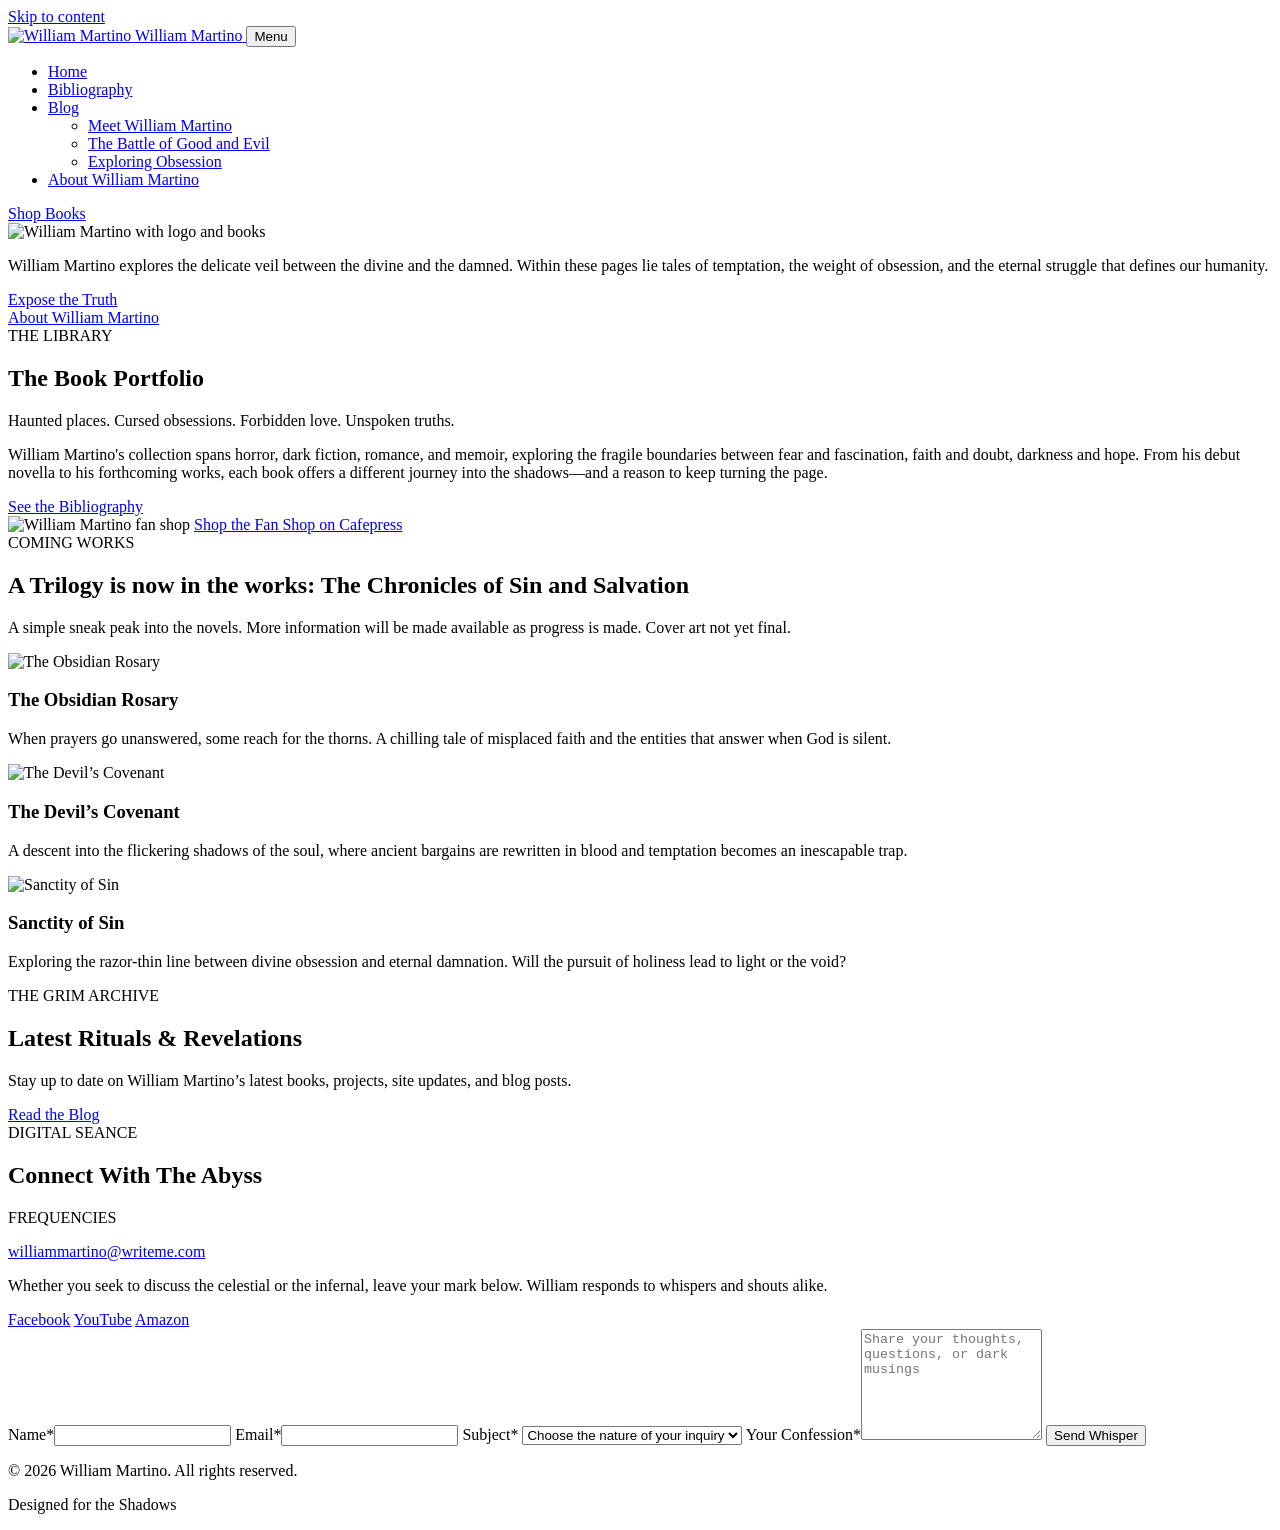
==== index.html @ 6eb97630 "Add files via upload initial build uploads" ====
<!DOCTYPE html>
<html lang="en">
<head>
  <!-- Static site prepared for GitHub + Cloudflare Pages -->
  <meta charset="utf-8">
  <meta name="viewport" content="width=device-width, initial-scale=1">
  <link rel="stylesheet" href="styles/custom.css">
  <meta name="description" content="William Martino — author of horror, dark fiction, romance, and memoir.">
  <title>William Martino | Indie Horror Author</title>
</head>
<body class='wm-page wm-home  wsite-theme-light'>
  <a class="skip-link" href="#main">Skip to content</a>

  <header class="wm-header">
    <div class="wm-shell wm-header-inner">
      <a class="wm-brand" href="index.html" aria-label="William Martino home">
        <img src="images/william-martino-logo.jpg" alt="William Martino">
        <span class="wm-required-title">William Martino</span>
      </a>

      <button class="wm-menu-toggle" type="button" aria-controls="wm-menu" aria-expanded="false">Menu</button>
      <nav id="wm-menu" class="wm-menu" aria-label="Primary navigation"><ul class="wsite-menu-default">
  <li class="wsite-menu-item-wrap"><a class="wsite-menu-item" href="index.html">Home</a></li>
  <li class="wsite-menu-item-wrap"><a class="wsite-menu-item" href="bibliography.html">Bibliography</a></li>
  <li class="wsite-menu-item-wrap">
    <a class="wsite-menu-item" href="blog.html">Blog</a>
    <div class="wsite-menu-wrap">
      <ul class="wsite-menu">
        <li class="wsite-menu-subitem-wrap"><a class="wsite-menu-subitem" href="01-meet-william-martino.html">Meet William Martino</a></li>
        <li class="wsite-menu-subitem-wrap"><a class="wsite-menu-subitem" href="02-the-battle-of-good-and-evil.html">The Battle of Good and Evil</a></li>
        <li class="wsite-menu-subitem-wrap"><a class="wsite-menu-subitem" href="03-exploring-obsession.html">Exploring Obsession</a></li>
      </ul>
    </div>
  </li>
  <li class="wsite-menu-item-wrap"><a class="wsite-menu-item" href="about-william-martino.html">About William Martino</a></li>
</ul></nav>

      <a class="wm-shop-button" href="https://www.amazon.com/stores/William-Martino/author/B0GW3162DM?ref=sr_ntt_srch_lnk_2&qid=1788840681&sr=8-2&shoppingPortalEnabled=true&ccs_id=05f1d7eb-0b42-4247-9d75-697154f0a7e5" target="_blank" rel="noopener">Shop Books</a>
    </div>
  </header>

  <main id="main">
    <section class="wm-hero wm-shell">
      <div class="wm-hero-frame">
        <div class="wm-hero-art">
          <img src="images/home-author-books.png" alt="William Martino with logo and books">
        </div>
        <div class="wm-hero-copy-wrap">
          <span class="wm-dot d1"></span><span class="wm-dot d2"></span><span class="wm-dot d3"></span>
          <span class="wm-dot d4"></span><span class="wm-dot d5"></span><span class="wm-dot d6"></span>
          <div class="wm-hero-copy">
            <p>William Martino explores the delicate veil between the divine and the damned. Within these pages lie tales of temptation, the weight of obsession, and the eternal struggle that defines our humanity.</p>
            <a class="wm-gold-button" href="about-william-martino.html">Expose the Truth<br>About William Martino</a>
          </div>
        </div>
      </div>
    </section>

    <section class="wm-section wm-shell wm-centered">
      <div class="wm-kicker">THE LIBRARY</div>
      <h1>The Book Portfolio</h1>
      <p class="wm-lede">Haunted places. Cursed obsessions. Forbidden love. Unspoken truths.</p>
      <p>William Martino&#x27;s collection spans horror, dark fiction, romance, and memoir, exploring the fragile boundaries between fear and fascination, faith and doubt, darkness and hope. From his debut novella to his forthcoming works, each book offers a different journey into the shadows—and a reason to keep turning the page.</p>
      <a class="wm-outline-button" href="bibliography.html">See the Bibliography</a>
    </section>

    <section class="wm-section wm-shell wm-fan-shop">
      <img src="images/fan-shop-banner.png" alt="William Martino fan shop">
      <a class="wm-gold-button" href="https://www.cafepress.com/shop/WilliamMartino/" target="_blank" rel="noopener">Shop the Fan Shop on Cafepress</a>
    </section>

    <section class="wm-section wm-shell">
      <div class="wm-section-heading">
        <div class="wm-kicker">COMING WORKS</div>
        <h2>A Trilogy is now in the works: The Chronicles of Sin and Salvation</h2>
        <p>A simple sneak peak into the novels. More information will be made available as progress is made. Cover art not yet final.</p>
      </div>
      <div class="wm-trilogy-grid">
        <article class="wm-trilogy-card">
          <img src="images/trilogy-obsidian-rosary.jpg" alt="The Obsidian Rosary">
          <h3>The Obsidian Rosary</h3>
          <p>When prayers go unanswered, some reach for the thorns. A chilling tale of misplaced faith and the entities that answer when God is silent.</p>
        </article>
        <article class="wm-trilogy-card">
          <img src="images/trilogy-devils-covenant.jpg" alt="The Devil’s Covenant">
          <h3>The Devil’s Covenant</h3>
          <p>A descent into the flickering shadows of the soul, where ancient bargains are rewritten in blood and temptation becomes an inescapable trap.</p>
        </article>
        <article class="wm-trilogy-card">
          <img src="images/trilogy-sanctity-of-sin.jpg" alt="Sanctity of Sin">
          <h3>Sanctity of Sin</h3>
          <p>Exploring the razor-thin line between divine obsession and eternal damnation. Will the pursuit of holiness lead to light or the void?</p>
        </article>
      </div>
    </section>

    <section class="wm-section wm-shell wm-archive">
      <div class="wm-kicker">THE GRIM ARCHIVE</div>
      <h2>Latest Rituals &amp; Revelations</h2>
      <p>Stay up to date on William Martino’s latest books, projects, site updates, and blog posts.</p>
      <a class="wm-outline-button" href="blog.html">Read the Blog</a>
    </section>

    <section class="wm-section wm-contact">
      <div class="wm-shell wm-contact-grid">
        <div>
          <div class="wm-kicker">DIGITAL SEANCE</div>
          <h2>Connect With The Abyss</h2>
          <div class="wm-kicker wm-small-kicker">FREQUENCIES</div>
          <p><a href="mailto:williammartino@writeme.com">williammartino@writeme.com</a></p>
          <p>Whether you seek to discuss the celestial or the infernal, leave your mark below. William responds to whispers and shouts alike.</p>
          <div class="wm-socials">
            <a href="https://www.facebook.com/WilliamMartinoWrites" target="_blank" rel="noopener">Facebook</a>
            <a href="https://www.youtube.com/@wmartino24" target="_blank" rel="noopener">YouTube</a>
            <a href="https://www.amazon.com/stores/William-Martino/author/B0GW3162DM?ref=sr_ntt_srch_lnk_2&qid=1788840681&sr=8-2&shoppingPortalEnabled=true&ccs_id=05f1d7eb-0b42-4247-9d75-697154f0a7e5" target="_blank" rel="noopener">Amazon</a>
          </div>
        </div>
        <div class="wm-contact-form-column">
          <div id="wm-native-contact" class="wm-native-contact" aria-label="Editable Weebly contact form area"></div>
          <form id="wm-contact-form" class="wm-contact-form" data-email="williammartino@writeme.com">
            <label>Name*<input name="name" required autocomplete="name"></label>
            <label>Email*<input name="email" type="email" required autocomplete="email"></label>
            <label>Subject*
              <select name="subject" required>
                <option value="">Choose the nature of your inquiry</option>
                <option>Books and writing</option>
                <option>Media or interview</option>
                <option>Events and appearances</option>
                <option>General message</option>
              </select>
            </label>
            <label>Your Confession*<textarea name="message" rows="7" required placeholder="Share your thoughts, questions, or dark musings"></textarea></label>
            <button class="wm-gold-button" type="submit">Send Whisper</button>
            <p id="wm-contact-status" class="wm-contact-status" aria-live="polite"></p>
          </form>
        </div>
      </div>
    </section>
  </main>
<footer class="wm-footer">
    <div class="wm-shell wm-footer-inner">
      <p>© 2026 William Martino. All rights reserved.</p>
      <p>Designed for the Shadows</p>
      
    </div>
  </footer>
  <script src="scripts/custom.js" defer></script>
</body>
</html>
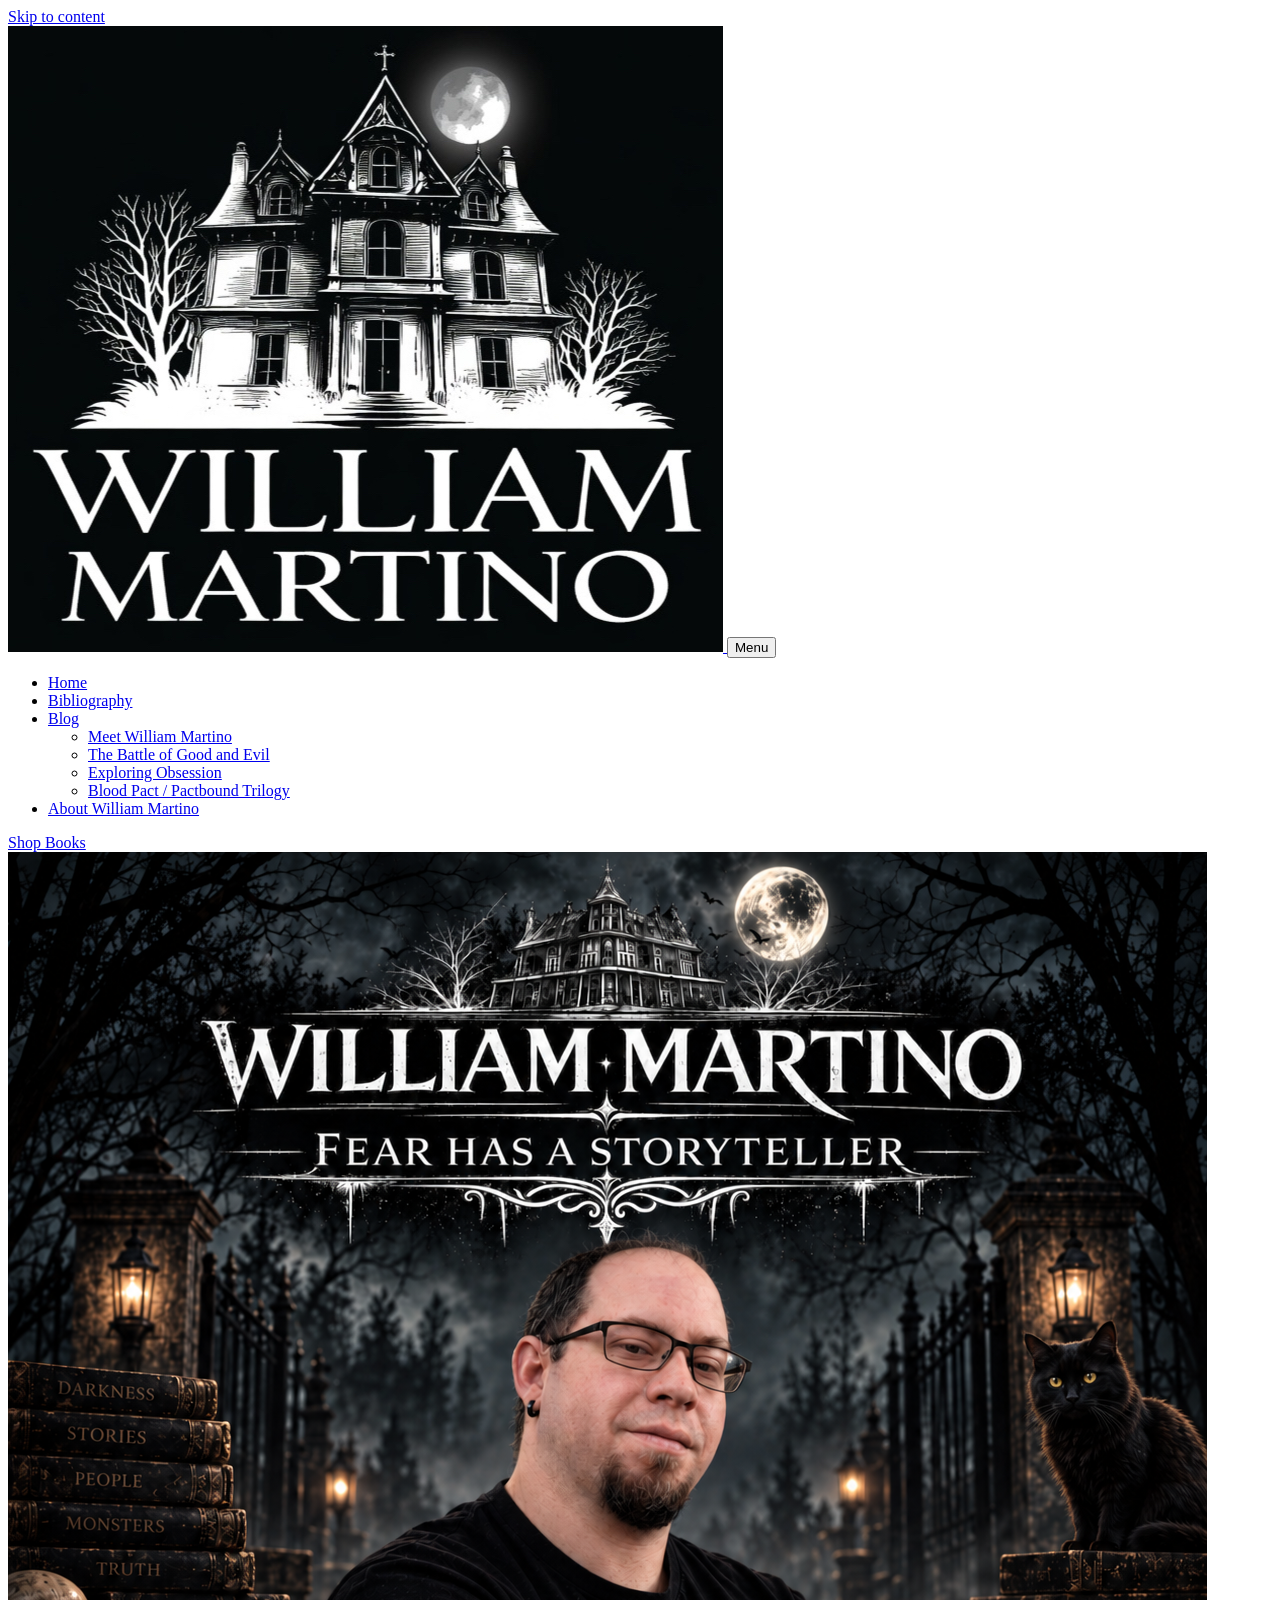
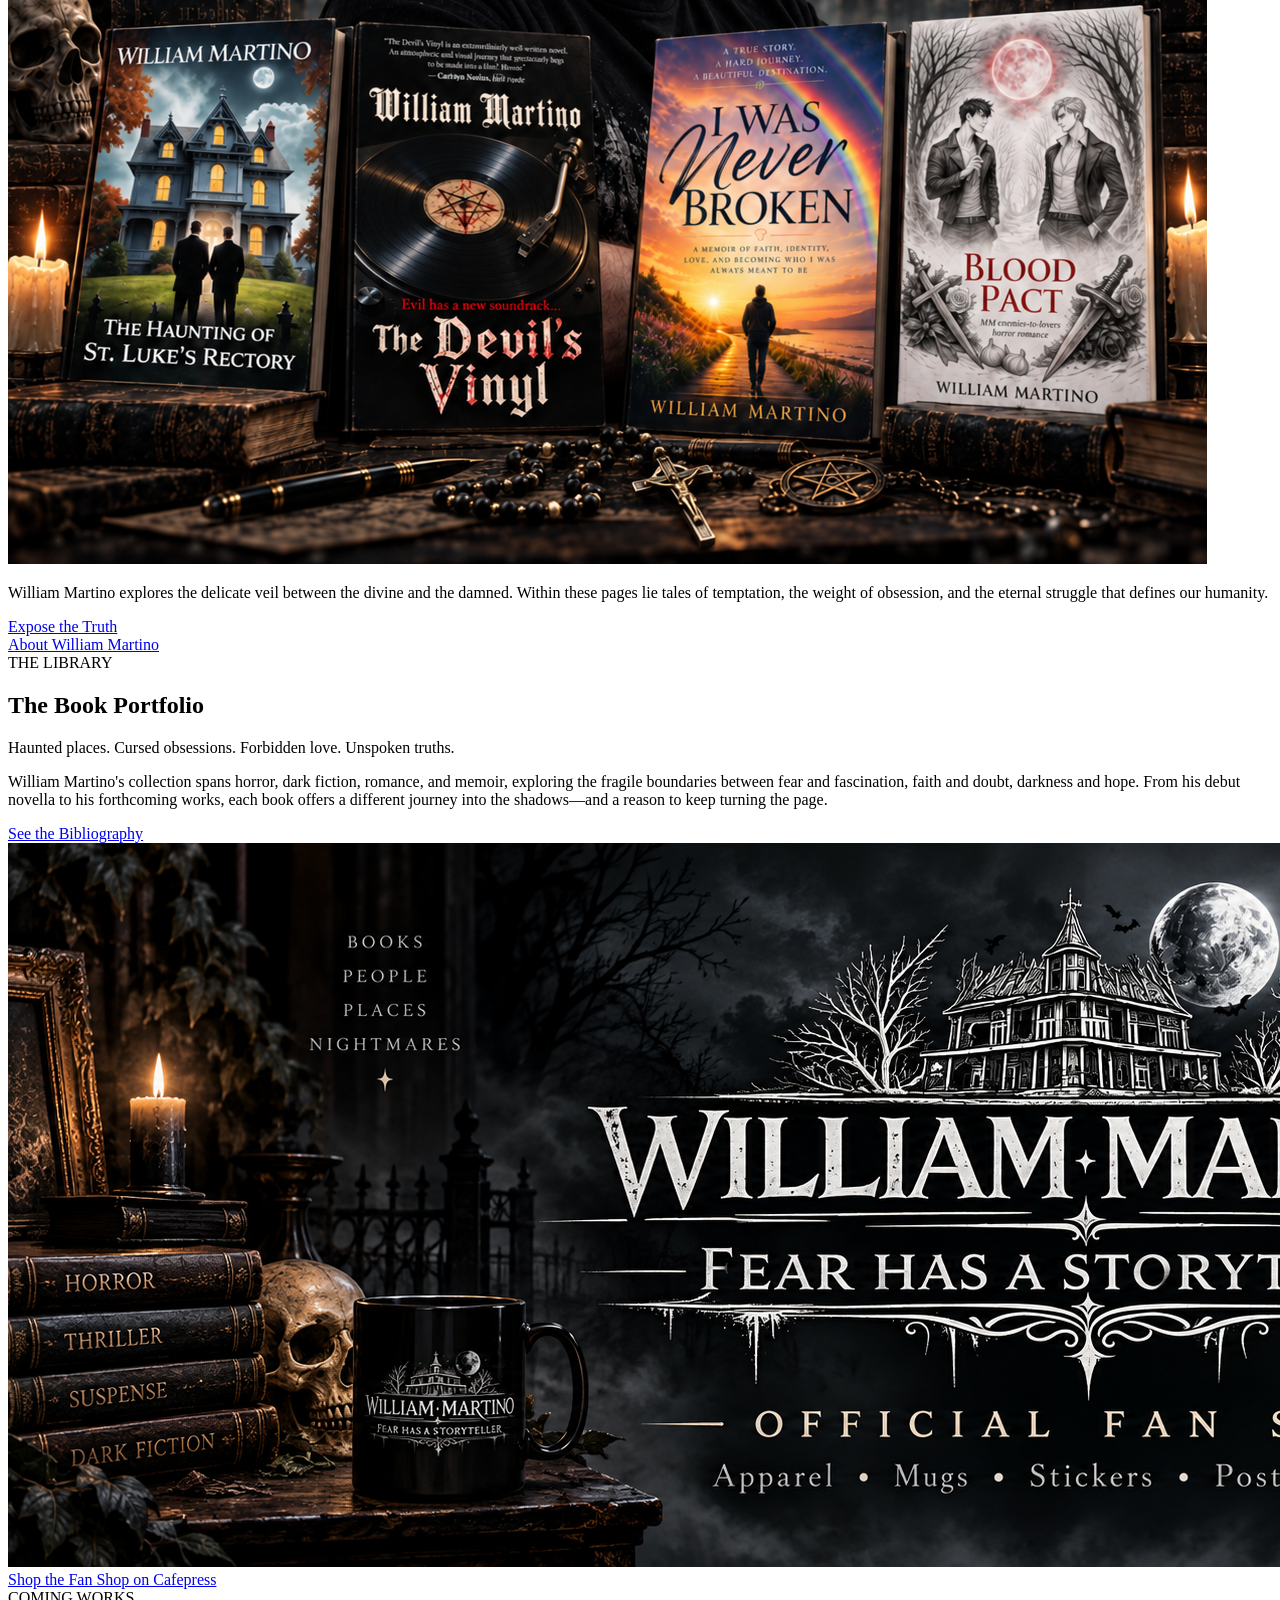
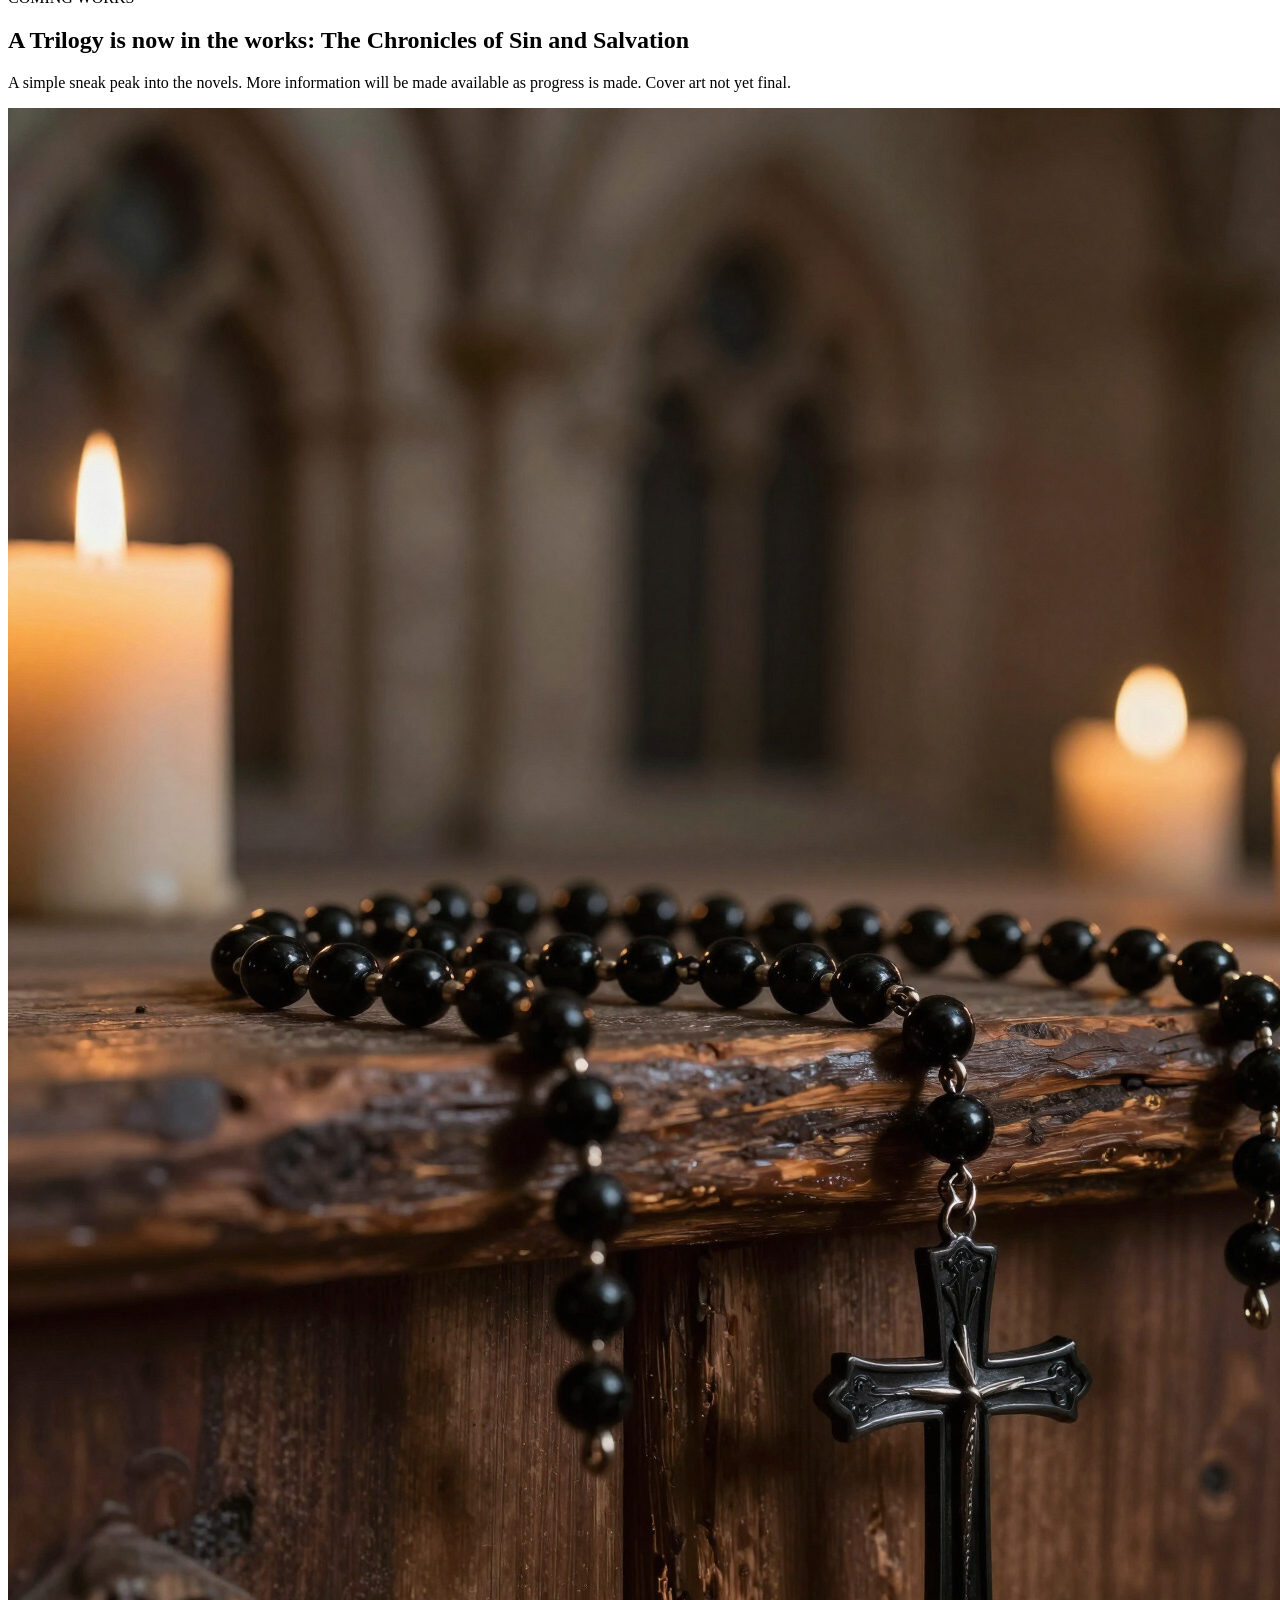
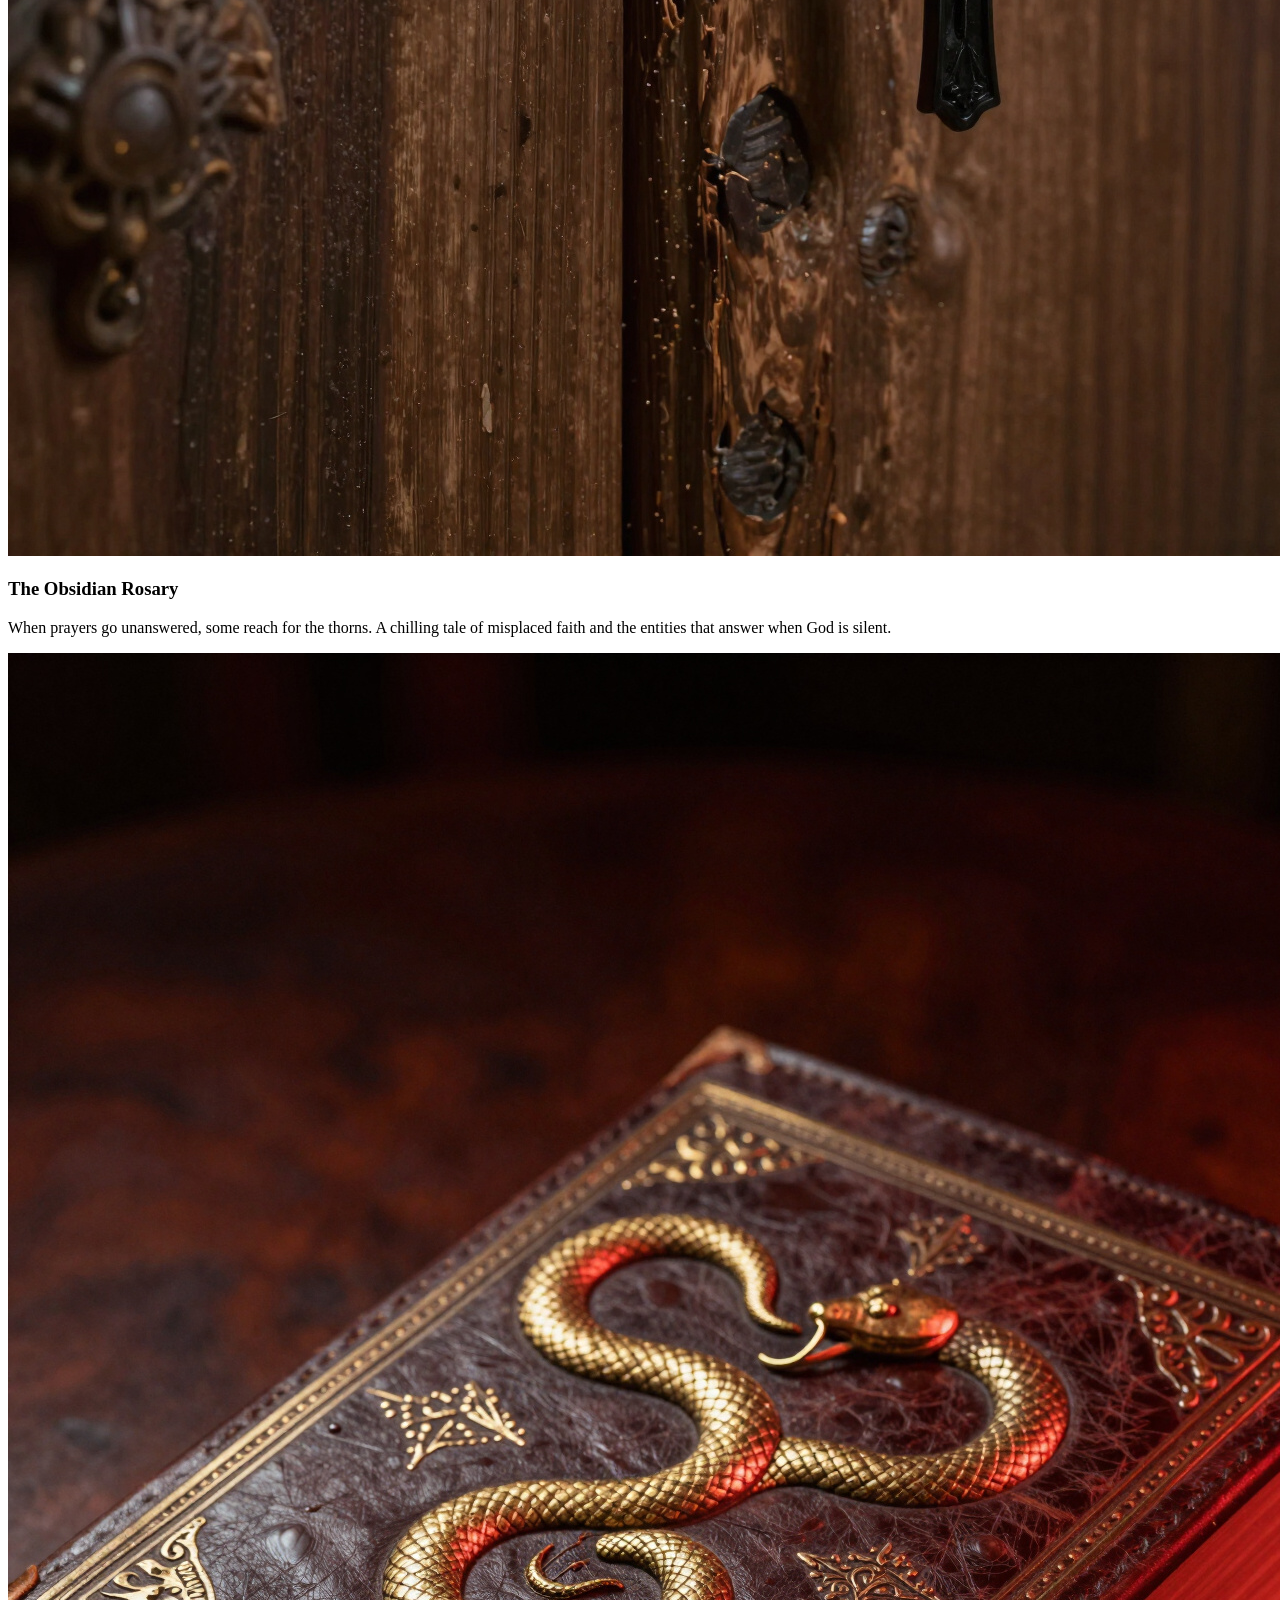
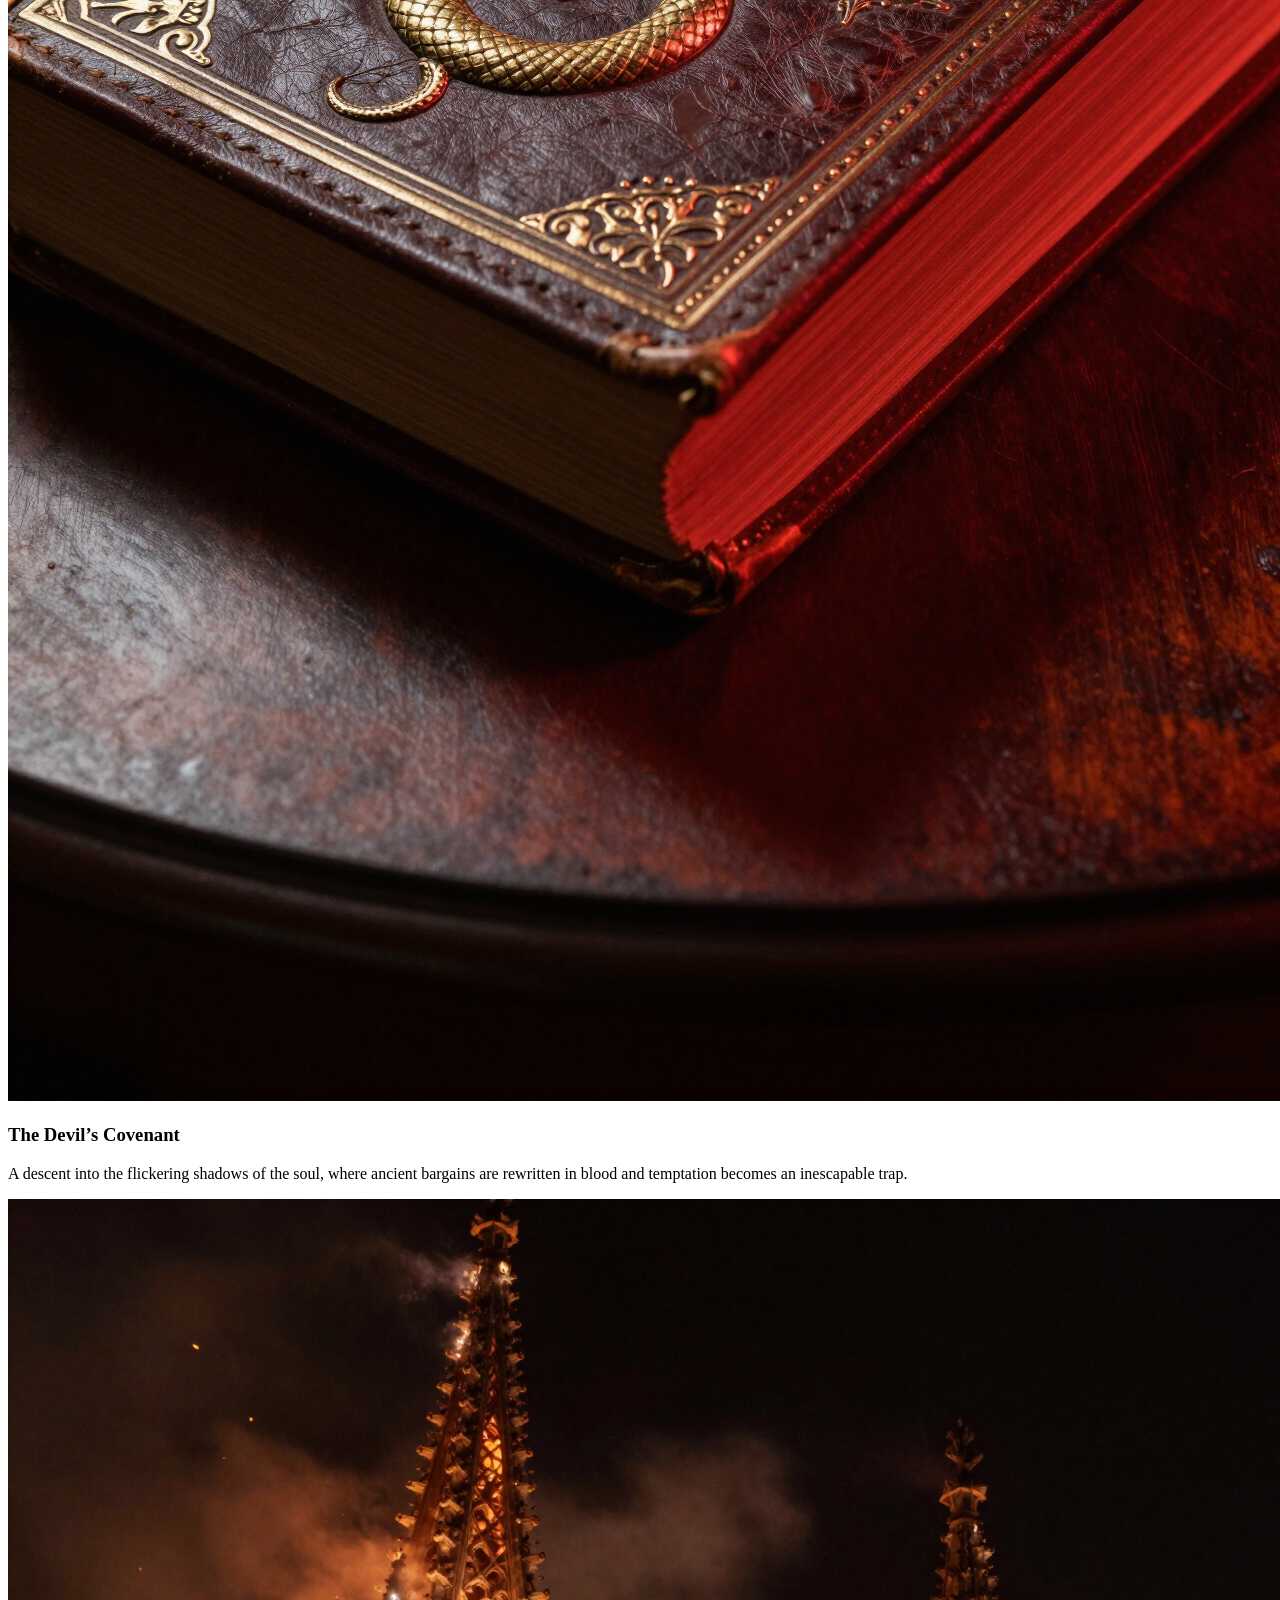
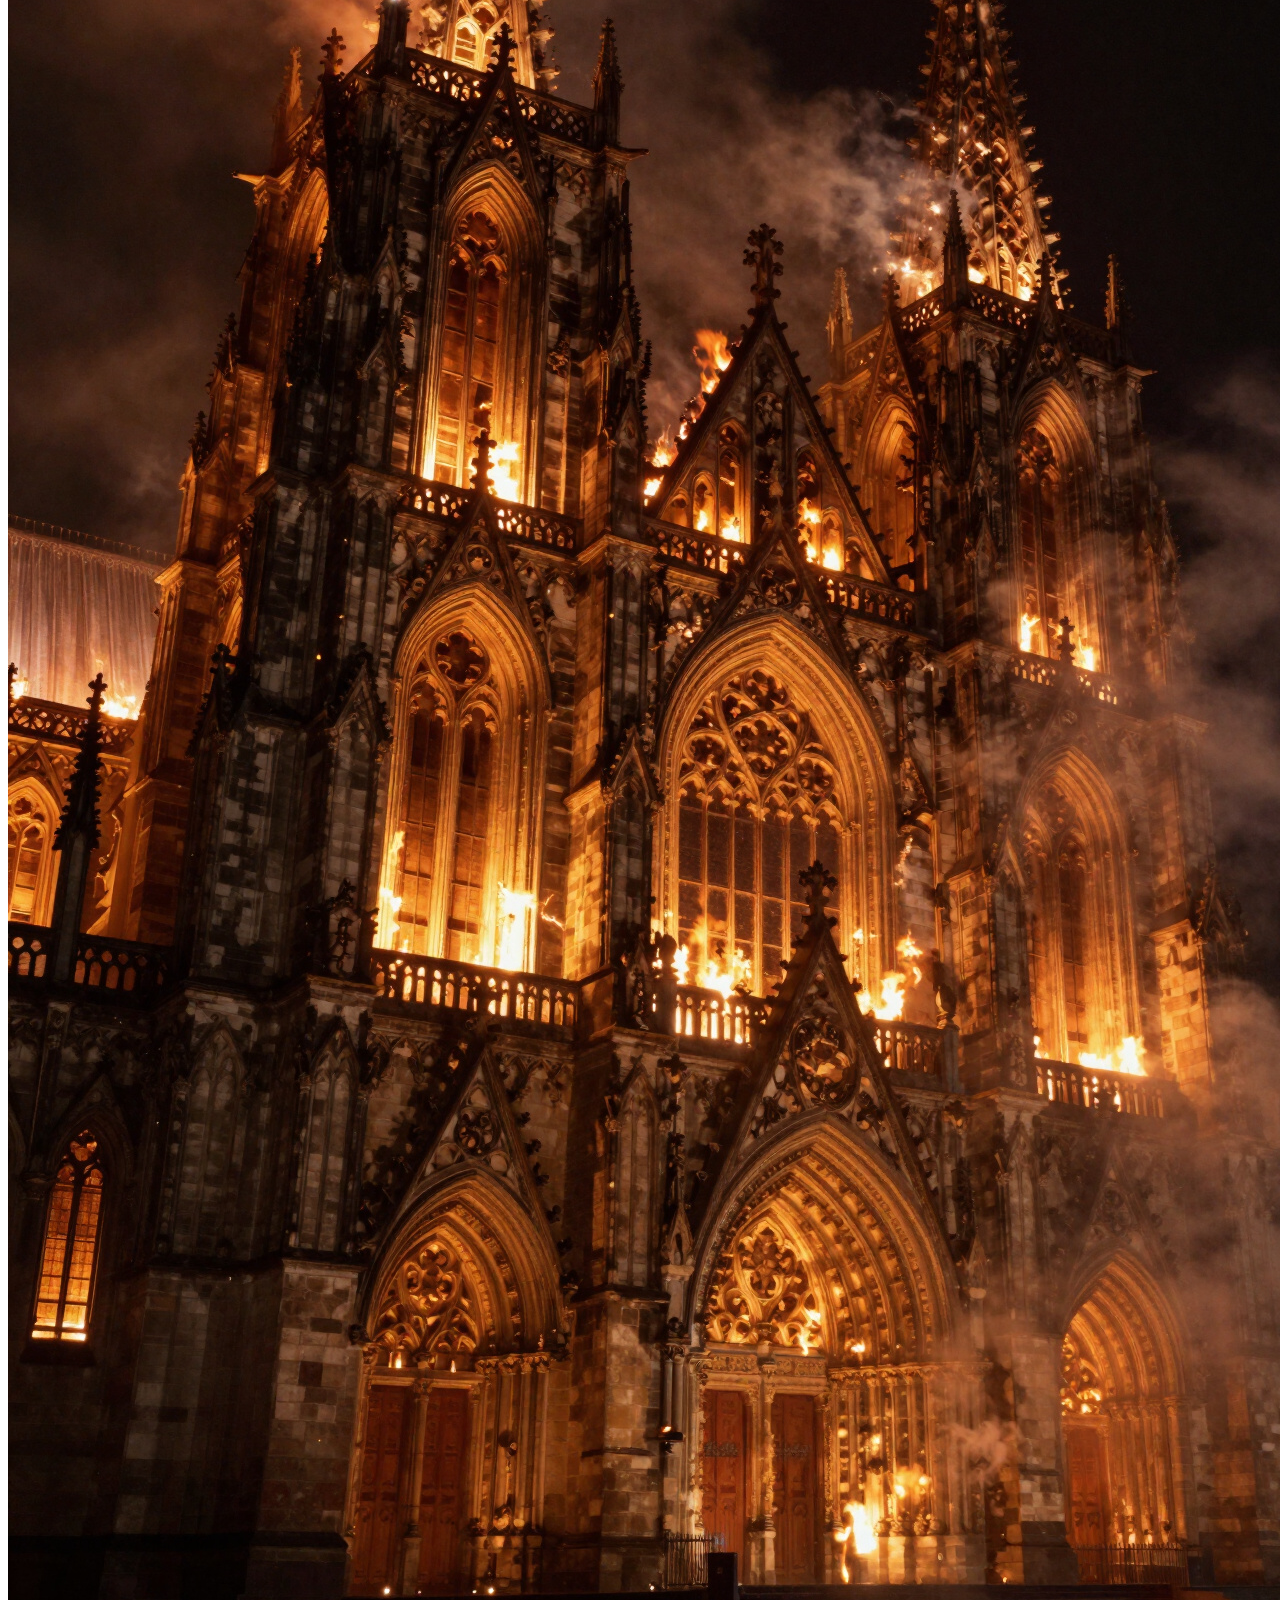
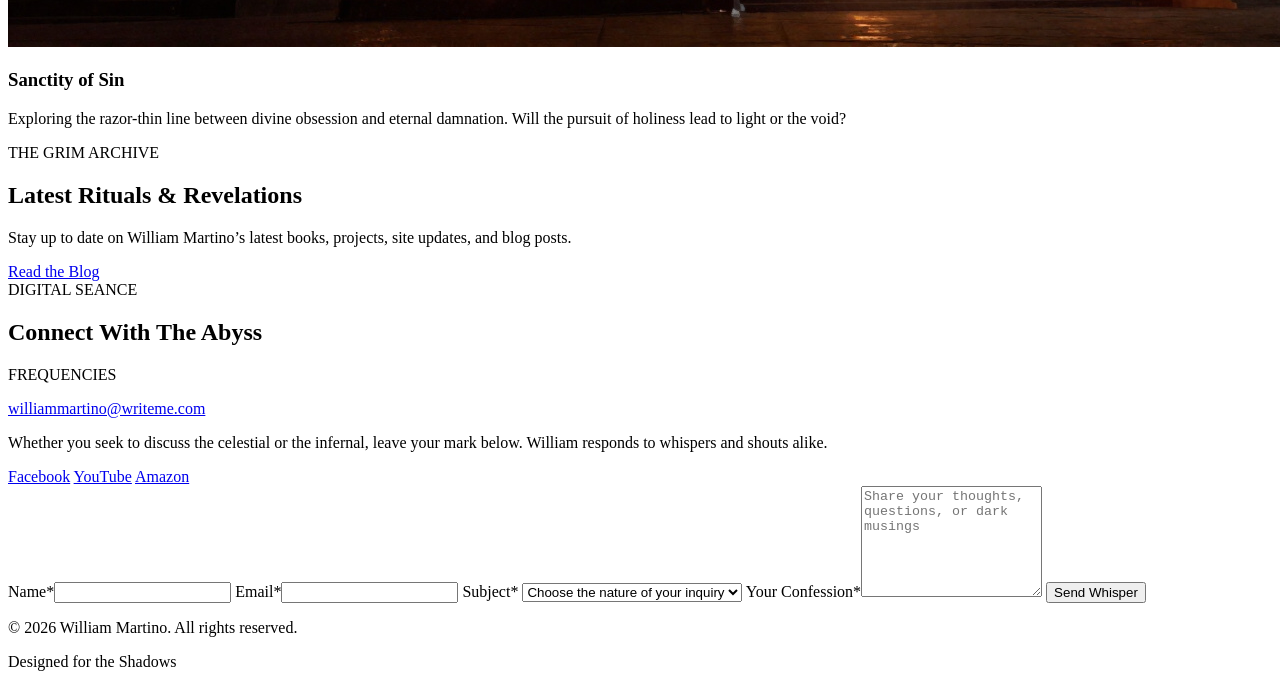
==== commit 9fb79e83: "Add files via upload" ====
--- a/index.html
+++ b/index.html
@@ -1,38 +1,37 @@
 <!DOCTYPE html>
 <html lang="en">
 <head>
-  <!-- Static site prepared for GitHub + Cloudflare Pages -->
   <meta charset="utf-8">
   <meta name="viewport" content="width=device-width, initial-scale=1">
-  <link rel="stylesheet" href="styles/custom.css">
+  <link rel="stylesheet" href="/styles/main.css?v=20260913">
   <meta name="description" content="William Martino — author of horror, dark fiction, romance, and memoir.">
-  <title>William Martino | Indie Horror Author</title>
 </head>
 <body class='wm-page wm-home  wsite-theme-light'>
   <a class="skip-link" href="#main">Skip to content</a>
 
   <header class="wm-header">
     <div class="wm-shell wm-header-inner">
-      <a class="wm-brand" href="index.html" aria-label="William Martino home">
-        <img src="images/william-martino-logo.jpg" alt="William Martino">
-        <span class="wm-required-title">William Martino</span>
+      <a class="wm-brand" href="/" aria-label="William Martino home">
+        <img src="/images/william-martino-logo.jpg" alt="William Martino">
+        <span class="wm-required-title" aria-hidden="true"></span>
       </a>
 
       <button class="wm-menu-toggle" type="button" aria-controls="wm-menu" aria-expanded="false">Menu</button>
-      <nav id="wm-menu" class="wm-menu" aria-label="Primary navigation"><ul class="wsite-menu-default">
-  <li class="wsite-menu-item-wrap"><a class="wsite-menu-item" href="index.html">Home</a></li>
-  <li class="wsite-menu-item-wrap"><a class="wsite-menu-item" href="bibliography.html">Bibliography</a></li>
+      <nav id="wm-menu" class="wm-menu" aria-label="Primary navigation"><ul class="wsite-menu-default wm-menu-fallback">
+  <li class="wsite-menu-item-wrap"><a class="wsite-menu-item" href="/">Home</a></li>
+  <li class="wsite-menu-item-wrap"><a class="wsite-menu-item" href="/bibliography.html">Bibliography</a></li>
   <li class="wsite-menu-item-wrap">
-    <a class="wsite-menu-item" href="blog.html">Blog</a>
+    <a class="wsite-menu-item" href="/blog.html">Blog</a>
     <div class="wsite-menu-wrap">
       <ul class="wsite-menu">
-        <li class="wsite-menu-subitem-wrap"><a class="wsite-menu-subitem" href="01-meet-william-martino.html">Meet William Martino</a></li>
-        <li class="wsite-menu-subitem-wrap"><a class="wsite-menu-subitem" href="02-the-battle-of-good-and-evil.html">The Battle of Good and Evil</a></li>
-        <li class="wsite-menu-subitem-wrap"><a class="wsite-menu-subitem" href="03-exploring-obsession.html">Exploring Obsession</a></li>
+        <li class="wsite-menu-subitem-wrap"><a class="wsite-menu-subitem" href="/01-meet-william-martino.html"><span class="wsite-menu-title">Meet William Martino</span></a></li>
+        <li class="wsite-menu-subitem-wrap"><a class="wsite-menu-subitem" href="/02-the-battle-of-good-and-evil.html"><span class="wsite-menu-title">The Battle of Good and Evil</span></a></li>
+        <li class="wsite-menu-subitem-wrap"><a class="wsite-menu-subitem" href="/03-exploring-obsession.html"><span class="wsite-menu-title">Exploring Obsession</span></a></li>
+        <li class="wsite-menu-subitem-wrap"><a class="wsite-menu-subitem" href="/04-Blood-Pact.html"><span class="wsite-menu-title">Blood Pact / Pactbound Trilogy</span></a></li>
       </ul>
     </div>
   </li>
-  <li class="wsite-menu-item-wrap"><a class="wsite-menu-item" href="about-william-martino.html">About William Martino</a></li>
+  <li class="wsite-menu-item-wrap"><a class="wsite-menu-item" href="/about.html">About William Martino</a></li>
 </ul></nav>
 
       <a class="wm-shop-button" href="https://www.amazon.com/stores/William-Martino/author/B0GW3162DM?ref=sr_ntt_srch_lnk_2&qid=1788840681&sr=8-2&shoppingPortalEnabled=true&ccs_id=05f1d7eb-0b42-4247-9d75-697154f0a7e5" target="_blank" rel="noopener">Shop Books</a>
@@ -43,14 +42,14 @@
     <section class="wm-hero wm-shell">
       <div class="wm-hero-frame">
         <div class="wm-hero-art">
-          <img src="images/home-author-books.png" alt="William Martino with logo and books">
+          <img src="/images/home-author-books.png" alt="William Martino with logo and books">
         </div>
         <div class="wm-hero-copy-wrap">
           <span class="wm-dot d1"></span><span class="wm-dot d2"></span><span class="wm-dot d3"></span>
           <span class="wm-dot d4"></span><span class="wm-dot d5"></span><span class="wm-dot d6"></span>
           <div class="wm-hero-copy">
             <p>William Martino explores the delicate veil between the divine and the damned. Within these pages lie tales of temptation, the weight of obsession, and the eternal struggle that defines our humanity.</p>
-            <a class="wm-gold-button" href="about-william-martino.html">Expose the Truth<br>About William Martino</a>
+            <a class="wm-gold-button" href="/about.html">Expose the Truth<br>About William Martino</a>
           </div>
         </div>
       </div>
@@ -61,11 +60,11 @@
       <h1>The Book Portfolio</h1>
       <p class="wm-lede">Haunted places. Cursed obsessions. Forbidden love. Unspoken truths.</p>
       <p>William Martino&#x27;s collection spans horror, dark fiction, romance, and memoir, exploring the fragile boundaries between fear and fascination, faith and doubt, darkness and hope. From his debut novella to his forthcoming works, each book offers a different journey into the shadows—and a reason to keep turning the page.</p>
-      <a class="wm-outline-button" href="bibliography.html">See the Bibliography</a>
+      <a class="wm-outline-button" href="/bibliography.html">See the Bibliography</a>
     </section>
 
     <section class="wm-section wm-shell wm-fan-shop">
-      <img src="images/fan-shop-banner.png" alt="William Martino fan shop">
+      <img src="/images/fan-shop-banner.png" alt="William Martino fan shop">
       <a class="wm-gold-button" href="https://www.cafepress.com/shop/WilliamMartino/" target="_blank" rel="noopener">Shop the Fan Shop on Cafepress</a>
     </section>
 
@@ -77,17 +76,17 @@
       </div>
       <div class="wm-trilogy-grid">
         <article class="wm-trilogy-card">
-          <img src="images/trilogy-obsidian-rosary.jpg" alt="The Obsidian Rosary">
+          <img src="/images/trilogy-obsidian-rosary.jpg" alt="The Obsidian Rosary">
           <h3>The Obsidian Rosary</h3>
           <p>When prayers go unanswered, some reach for the thorns. A chilling tale of misplaced faith and the entities that answer when God is silent.</p>
         </article>
         <article class="wm-trilogy-card">
-          <img src="images/trilogy-devils-covenant.jpg" alt="The Devil’s Covenant">
+          <img src="/images/trilogy-devils-covenant.jpg" alt="The Devil’s Covenant">
           <h3>The Devil’s Covenant</h3>
           <p>A descent into the flickering shadows of the soul, where ancient bargains are rewritten in blood and temptation becomes an inescapable trap.</p>
         </article>
         <article class="wm-trilogy-card">
-          <img src="images/trilogy-sanctity-of-sin.jpg" alt="Sanctity of Sin">
+          <img src="/images/trilogy-sanctity-of-sin.jpg" alt="Sanctity of Sin">
           <h3>Sanctity of Sin</h3>
           <p>Exploring the razor-thin line between divine obsession and eternal damnation. Will the pursuit of holiness lead to light or the void?</p>
         </article>
@@ -98,7 +97,7 @@
       <div class="wm-kicker">THE GRIM ARCHIVE</div>
       <h2>Latest Rituals &amp; Revelations</h2>
       <p>Stay up to date on William Martino’s latest books, projects, site updates, and blog posts.</p>
-      <a class="wm-outline-button" href="blog.html">Read the Blog</a>
+      <a class="wm-outline-button" href="/blog.html">Read the Blog</a>
     </section>
 
     <section class="wm-section wm-contact">
@@ -137,13 +136,16 @@
       </div>
     </section>
   </main>
-<footer class="wm-footer">
+
+  
+
+  <footer class="wm-footer">
     <div class="wm-shell wm-footer-inner">
       <p>© 2026 William Martino. All rights reserved.</p>
       <p>Designed for the Shadows</p>
       
     </div>
   </footer>
-  <script src="scripts/custom.js" defer></script>
+  <script src="/scripts/site.js?v=20260913" defer></script>
 </body>
 </html>
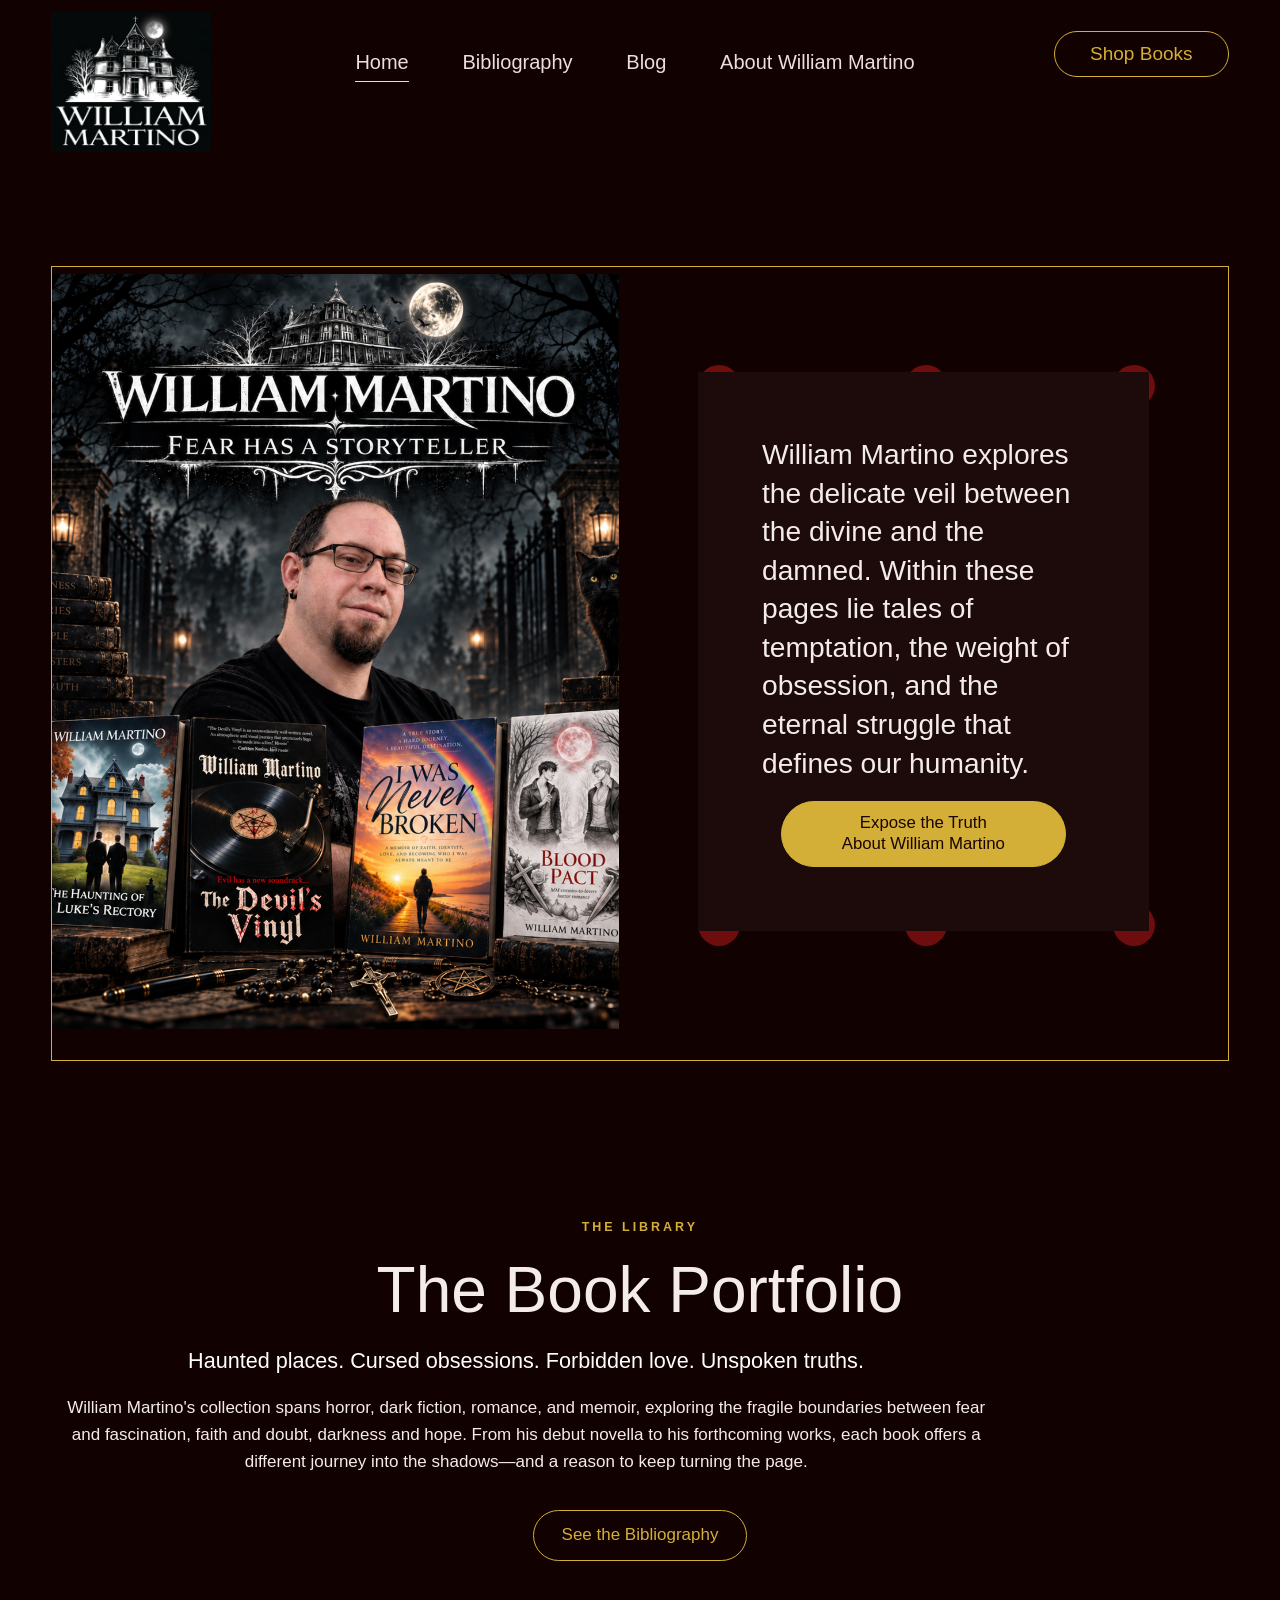
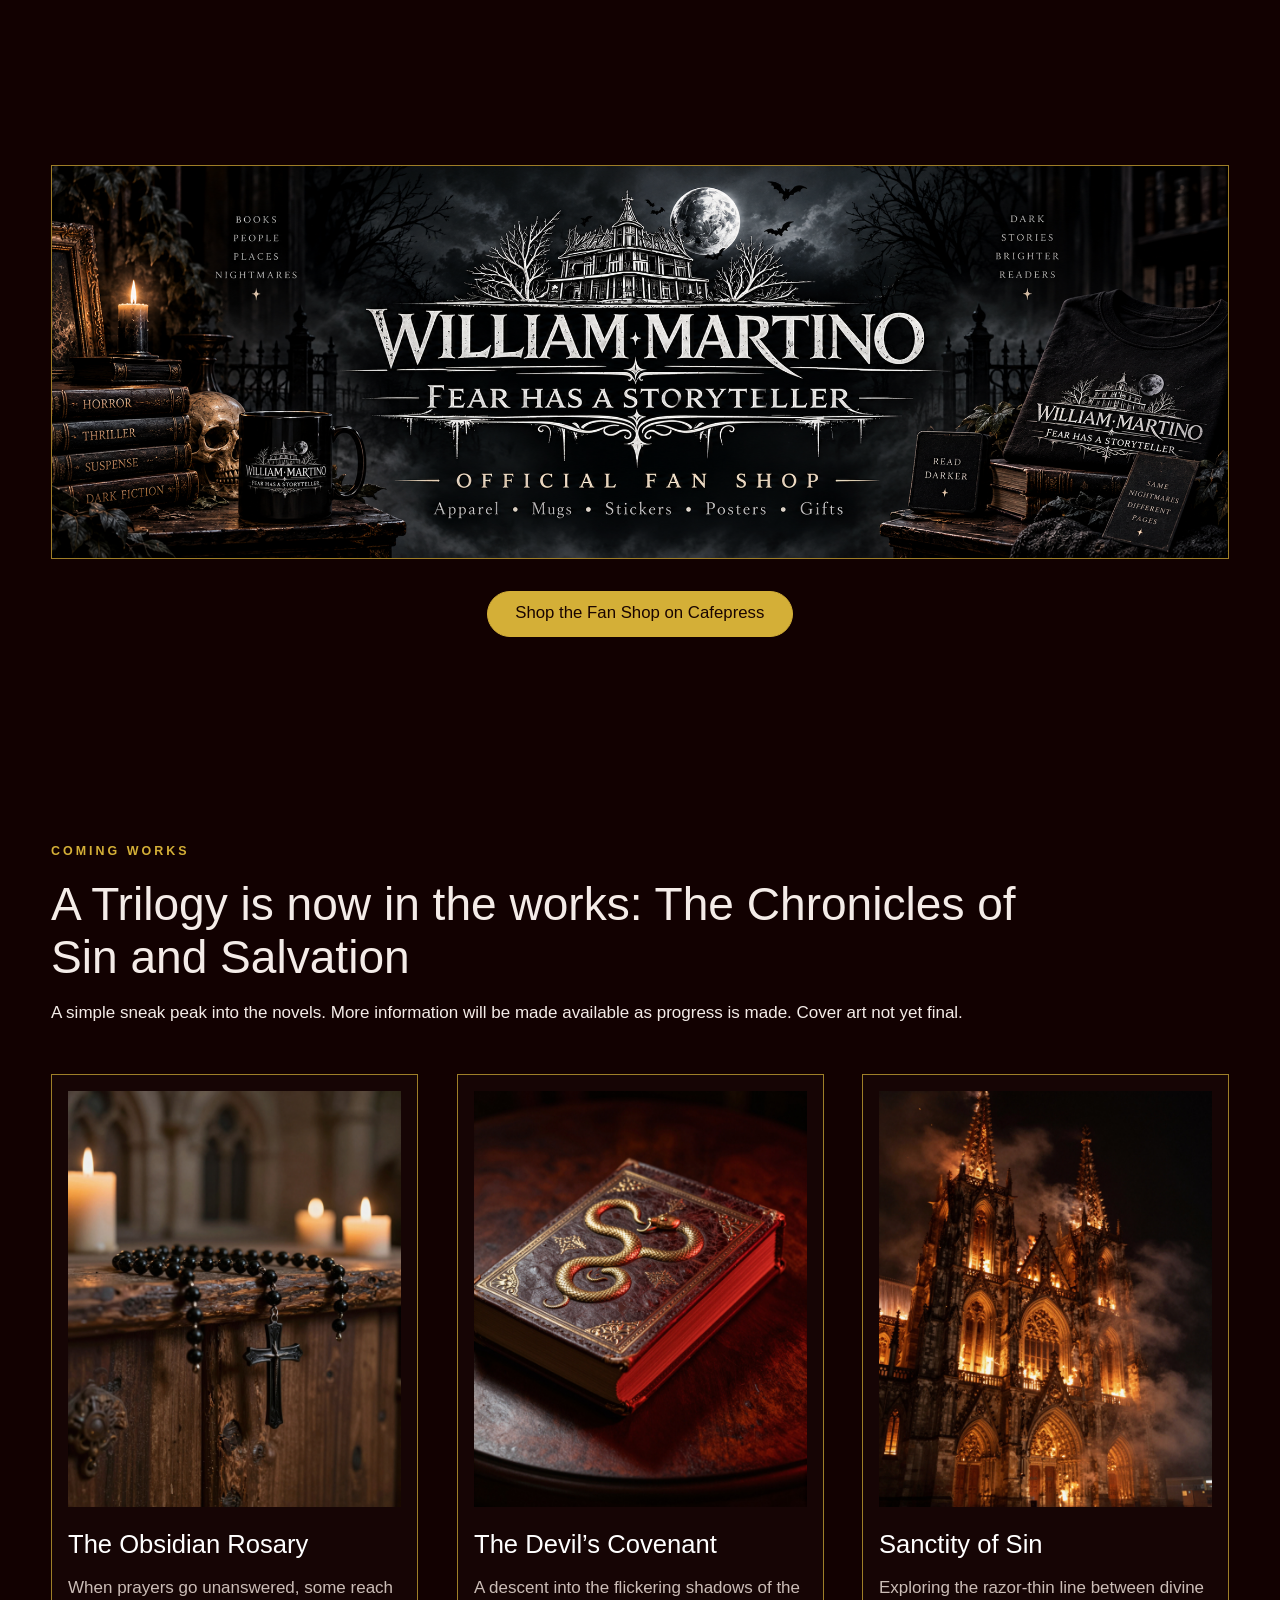
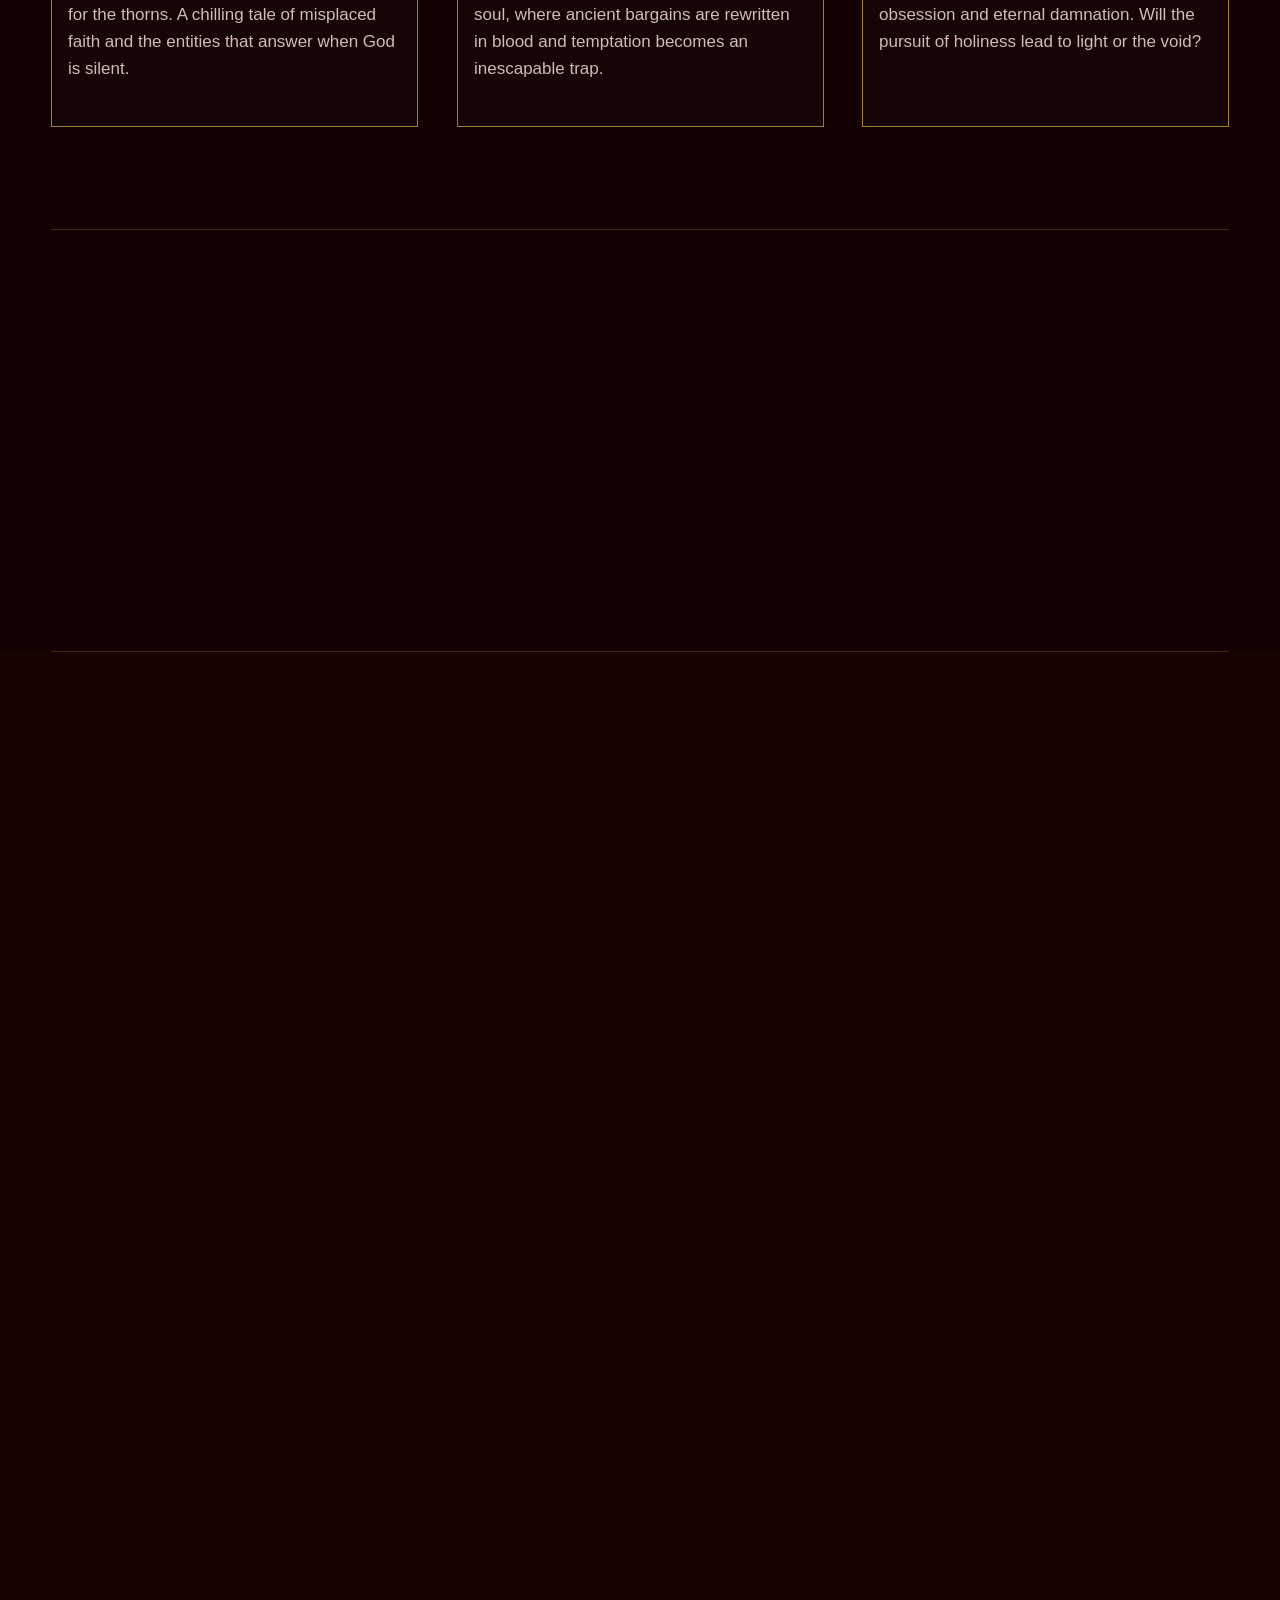
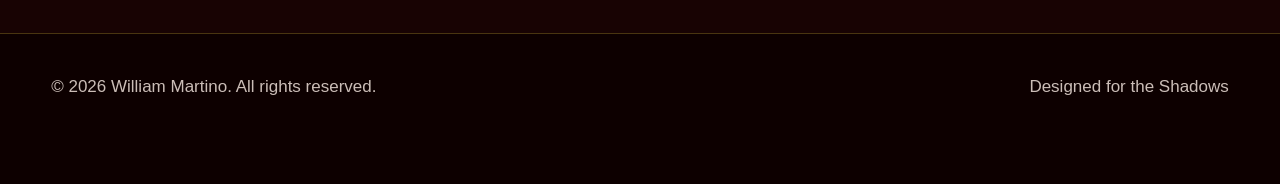
==== commit 194278bd: "Update index.html soemthign borked... revert" ====
--- a/index.html
+++ b/index.html
@@ -1,37 +1,38 @@
 <!DOCTYPE html>
 <html lang="en">
 <head>
+  <!-- Static site prepared for GitHub + Cloudflare Pages -->
   <meta charset="utf-8">
   <meta name="viewport" content="width=device-width, initial-scale=1">
-  <link rel="stylesheet" href="/styles/main.css?v=20260913">
+  <link rel="stylesheet" href="styles/custom.css">
   <meta name="description" content="William Martino — author of horror, dark fiction, romance, and memoir.">
+  <title>William Martino | Indie Horror Author</title>
 </head>
 <body class='wm-page wm-home  wsite-theme-light'>
   <a class="skip-link" href="#main">Skip to content</a>
 
   <header class="wm-header">
     <div class="wm-shell wm-header-inner">
-      <a class="wm-brand" href="/" aria-label="William Martino home">
-        <img src="/images/william-martino-logo.jpg" alt="William Martino">
-        <span class="wm-required-title" aria-hidden="true"></span>
+      <a class="wm-brand" href="index.html" aria-label="William Martino home">
+        <img src="images/william-martino-logo.jpg" alt="William Martino">
+        <span class="wm-required-title">William Martino</span>
       </a>
 
       <button class="wm-menu-toggle" type="button" aria-controls="wm-menu" aria-expanded="false">Menu</button>
-      <nav id="wm-menu" class="wm-menu" aria-label="Primary navigation"><ul class="wsite-menu-default wm-menu-fallback">
-  <li class="wsite-menu-item-wrap"><a class="wsite-menu-item" href="/">Home</a></li>
-  <li class="wsite-menu-item-wrap"><a class="wsite-menu-item" href="/bibliography.html">Bibliography</a></li>
+      <nav id="wm-menu" class="wm-menu" aria-label="Primary navigation"><ul class="wsite-menu-default">
+  <li class="wsite-menu-item-wrap"><a class="wsite-menu-item" href="index.html">Home</a></li>
+  <li class="wsite-menu-item-wrap"><a class="wsite-menu-item" href="bibliography.html">Bibliography</a></li>
   <li class="wsite-menu-item-wrap">
-    <a class="wsite-menu-item" href="/blog.html">Blog</a>
+    <a class="wsite-menu-item" href="blog.html">Blog</a>
     <div class="wsite-menu-wrap">
       <ul class="wsite-menu">
-        <li class="wsite-menu-subitem-wrap"><a class="wsite-menu-subitem" href="/01-meet-william-martino.html"><span class="wsite-menu-title">Meet William Martino</span></a></li>
-        <li class="wsite-menu-subitem-wrap"><a class="wsite-menu-subitem" href="/02-the-battle-of-good-and-evil.html"><span class="wsite-menu-title">The Battle of Good and Evil</span></a></li>
-        <li class="wsite-menu-subitem-wrap"><a class="wsite-menu-subitem" href="/03-exploring-obsession.html"><span class="wsite-menu-title">Exploring Obsession</span></a></li>
-        <li class="wsite-menu-subitem-wrap"><a class="wsite-menu-subitem" href="/04-Blood-Pact.html"><span class="wsite-menu-title">Blood Pact / Pactbound Trilogy</span></a></li>
+        <li class="wsite-menu-subitem-wrap"><a class="wsite-menu-subitem" href="01-meet-william-martino.html">Meet William Martino</a></li>
+        <li class="wsite-menu-subitem-wrap"><a class="wsite-menu-subitem" href="02-the-battle-of-good-and-evil.html">The Battle of Good and Evil</a></li>
+        <li class="wsite-menu-subitem-wrap"><a class="wsite-menu-subitem" href="03-exploring-obsession.html">Exploring Obsession</a></li>
       </ul>
     </div>
   </li>
-  <li class="wsite-menu-item-wrap"><a class="wsite-menu-item" href="/about.html">About William Martino</a></li>
+  <li class="wsite-menu-item-wrap"><a class="wsite-menu-item" href="about-william-martino.html">About William Martino</a></li>
 </ul></nav>
 
       <a class="wm-shop-button" href="https://www.amazon.com/stores/William-Martino/author/B0GW3162DM?ref=sr_ntt_srch_lnk_2&qid=1788840681&sr=8-2&shoppingPortalEnabled=true&ccs_id=05f1d7eb-0b42-4247-9d75-697154f0a7e5" target="_blank" rel="noopener">Shop Books</a>
@@ -42,14 +43,14 @@
     <section class="wm-hero wm-shell">
       <div class="wm-hero-frame">
         <div class="wm-hero-art">
-          <img src="/images/home-author-books.png" alt="William Martino with logo and books">
+          <img src="images/home-author-books.png" alt="William Martino with logo and books">
         </div>
         <div class="wm-hero-copy-wrap">
           <span class="wm-dot d1"></span><span class="wm-dot d2"></span><span class="wm-dot d3"></span>
           <span class="wm-dot d4"></span><span class="wm-dot d5"></span><span class="wm-dot d6"></span>
           <div class="wm-hero-copy">
             <p>William Martino explores the delicate veil between the divine and the damned. Within these pages lie tales of temptation, the weight of obsession, and the eternal struggle that defines our humanity.</p>
-            <a class="wm-gold-button" href="/about.html">Expose the Truth<br>About William Martino</a>
+            <a class="wm-gold-button" href="about-william-martino.html">Expose the Truth<br>About William Martino</a>
           </div>
         </div>
       </div>
@@ -60,11 +61,11 @@
       <h1>The Book Portfolio</h1>
       <p class="wm-lede">Haunted places. Cursed obsessions. Forbidden love. Unspoken truths.</p>
       <p>William Martino&#x27;s collection spans horror, dark fiction, romance, and memoir, exploring the fragile boundaries between fear and fascination, faith and doubt, darkness and hope. From his debut novella to his forthcoming works, each book offers a different journey into the shadows—and a reason to keep turning the page.</p>
-      <a class="wm-outline-button" href="/bibliography.html">See the Bibliography</a>
+      <a class="wm-outline-button" href="bibliography.html">See the Bibliography</a>
     </section>
 
     <section class="wm-section wm-shell wm-fan-shop">
-      <img src="/images/fan-shop-banner.png" alt="William Martino fan shop">
+      <img src="images/fan-shop-banner.png" alt="William Martino fan shop">
       <a class="wm-gold-button" href="https://www.cafepress.com/shop/WilliamMartino/" target="_blank" rel="noopener">Shop the Fan Shop on Cafepress</a>
     </section>
 
@@ -76,17 +77,17 @@
       </div>
       <div class="wm-trilogy-grid">
         <article class="wm-trilogy-card">
-          <img src="/images/trilogy-obsidian-rosary.jpg" alt="The Obsidian Rosary">
+          <img src="images/trilogy-obsidian-rosary.jpg" alt="The Obsidian Rosary">
           <h3>The Obsidian Rosary</h3>
           <p>When prayers go unanswered, some reach for the thorns. A chilling tale of misplaced faith and the entities that answer when God is silent.</p>
         </article>
         <article class="wm-trilogy-card">
-          <img src="/images/trilogy-devils-covenant.jpg" alt="The Devil’s Covenant">
+          <img src="images/trilogy-devils-covenant.jpg" alt="The Devil’s Covenant">
           <h3>The Devil’s Covenant</h3>
           <p>A descent into the flickering shadows of the soul, where ancient bargains are rewritten in blood and temptation becomes an inescapable trap.</p>
         </article>
         <article class="wm-trilogy-card">
-          <img src="/images/trilogy-sanctity-of-sin.jpg" alt="Sanctity of Sin">
+          <img src="images/trilogy-sanctity-of-sin.jpg" alt="Sanctity of Sin">
           <h3>Sanctity of Sin</h3>
           <p>Exploring the razor-thin line between divine obsession and eternal damnation. Will the pursuit of holiness lead to light or the void?</p>
         </article>
@@ -97,7 +98,7 @@
       <div class="wm-kicker">THE GRIM ARCHIVE</div>
       <h2>Latest Rituals &amp; Revelations</h2>
       <p>Stay up to date on William Martino’s latest books, projects, site updates, and blog posts.</p>
-      <a class="wm-outline-button" href="/blog.html">Read the Blog</a>
+      <a class="wm-outline-button" href="blog.html">Read the Blog</a>
     </section>
 
     <section class="wm-section wm-contact">
@@ -136,16 +137,13 @@
       </div>
     </section>
   </main>
-
-  
-
-  <footer class="wm-footer">
+<footer class="wm-footer">
     <div class="wm-shell wm-footer-inner">
       <p>© 2026 William Martino. All rights reserved.</p>
       <p>Designed for the Shadows</p>
       
     </div>
   </footer>
-  <script src="/scripts/site.js?v=20260913" defer></script>
+  <script src="scripts/custom.js" defer></script>
 </body>
-</html>+</html>
--- a/styles/custom.css
+++ b/styles/custom.css
@@ -0,0 +1,962 @@
+/* William Martino / Weebly custom theme */
+:root {
+  --wm-bg: #120101;
+  --wm-panel: #1d0b0b;
+  --wm-panel-2: #250d0d;
+  --wm-text: #f4ece8;
+  --wm-muted: #cbbdb7;
+  --wm-gold: #d4af37;
+  --wm-red: #6e0d0d;
+  --wm-line: rgba(212, 175, 55, .72);
+  --wm-max: 1536px;
+}
+
+* { box-sizing: border-box; }
+html { scroll-behavior: smooth; }
+body.wm-page { margin: 0; background: var(--wm-bg); color: var(--wm-text); font-family: Arial, Helvetica, sans-serif; font-size: 17px; line-height: 1.58; }
+body.wm-page a { color: inherit; }
+body.wm-page img { max-width: 100%; display: block; }
+body.wm-page h1, body.wm-page h2, body.wm-page h3, body.wm-page h4 { font-weight: 400; line-height: 1.15; margin: 0 0 1rem; }
+body.wm-page h1 { font-size: clamp(2.4rem, 5vw, 4.8rem); }
+body.wm-page h2 { font-size: clamp(2rem, 3.6vw, 3.5rem); }
+body.wm-page h3 { font-size: clamp(1.3rem, 2vw, 1.8rem); }
+body.wm-page p { margin: 0 0 1.1rem; }
+.wm-shell { width: min(var(--wm-max), calc(100% - 8vw)); margin-inline: auto; }
+.skip-link { position: fixed; left: 1rem; top: -4rem; z-index: 9999; background: var(--wm-gold); color: #160400 !important; padding: .7rem 1rem; }
+.skip-link:focus { top: 1rem; }
+
+/* Header / Weebly generated menu */
+.wm-header { background: var(--wm-bg); position: relative; z-index: 50; }
+.wm-header-inner { min-height: 184px; display: grid; grid-template-columns: 170px 1fr 180px; align-items: start; gap: 2rem; padding-top: 12px; }
+.wm-brand { width: 160px; text-decoration: none; display: block; }
+.wm-brand img { width: 160px; height: 140px; object-fit: contain; object-position: top left; }
+.wm-required-title { position: absolute !important; inline-size: 1px !important; block-size: 1px !important; overflow: hidden !important; clip: rect(0 0 0 0) !important; white-space: nowrap !important; }
+.wm-menu { align-self: start; padding-top: 31px; }
+.wm-menu .wsite-menu-default, .wm-menu > ul { list-style: none; margin: 0; padding: 0; display: flex; justify-content: center; align-items: center; gap: clamp(2rem, 5vw, 5.4rem); }
+.wm-menu .wsite-menu-default li, .wm-menu > ul li { margin: 0; padding: 0; }
+.wm-menu .wsite-menu-default a, .wm-menu > ul a { text-decoration: none; color: #eadfd9; font-size: 20px; white-space: nowrap; padding: .35rem 0; border-bottom: 1px solid transparent; }
+.wm-menu .wsite-menu-default a:hover, .wm-menu .wsite-menu-default #active > a, .wm-menu > ul a:hover, .wm-menu > ul #active > a { border-color: #eadfd9; }
+.wm-shop-button { margin-top: 19px; justify-self: end; display: inline-flex; justify-content: center; align-items: center; min-width: 175px; height: 46px; padding: 0 1.4rem; border: 1px solid var(--wm-gold); border-radius: 999px; color: var(--wm-gold) !important; text-decoration: none; font-size: 19px; }
+.wm-shop-button:hover { background: var(--wm-gold); color: #170400 !important; }
+.wm-menu-toggle { display: none; }
+
+/* Reusable */
+.wm-section { padding-block: clamp(4rem, 8vw, 8rem); }
+.wm-centered { text-align: center; }
+.wm-centered > p { max-width: 950px; margin-inline: auto; }
+.wm-kicker { color: var(--wm-gold); font-size: .78rem; font-weight: 700; letter-spacing: .24em; text-transform: uppercase; margin-bottom: 1rem; }
+.wm-small-kicker { margin-top: 2.2rem; }
+.wm-lede { font-size: clamp(1.1rem, 2vw, 1.35rem); color: #fff; }
+.wm-section-heading { max-width: 1000px; margin-bottom: 3rem; }
+.wm-gold-button, .wm-outline-button { display: inline-flex; justify-content: center; align-items: center; text-align: center; text-decoration: none; transition: .2s ease; }
+.wm-gold-button { background: var(--wm-gold); color: #1a0500 !important; border: 1px solid var(--wm-gold); border-radius: 999px; padding: .7rem 1.7rem; font-size: 1.05rem; line-height: 1.25; }
+.wm-gold-button:hover { filter: brightness(1.1); transform: translateY(-1px); }
+.wm-outline-button { border: 1px solid var(--wm-gold); color: var(--wm-gold) !important; border-radius: 999px; padding: .7rem 1.7rem; margin-top: 1rem; }
+.wm-outline-button:hover { background: var(--wm-gold); color: #170400 !important; }
+
+/* Home hero */
+.wm-hero { padding-top: 82px; padding-bottom: 55px; }
+.wm-hero-frame { min-height: 795px; border: 1px solid var(--wm-gold); display: grid; grid-template-columns: 48.2% 51.8%; align-items: stretch; padding: 7px 0 31px 0; }
+.wm-hero-art { min-width: 0; display: flex; align-items: flex-start; justify-content: flex-start; }
+.wm-hero-art img { width: 100%; height: 100%; max-height: 757px; object-fit: cover; object-position: center top; }
+.wm-hero-copy-wrap { position: relative; display: grid; place-items: center; min-height: 700px; }
+.wm-hero-copy { width: 74%; background: var(--wm-panel); padding: clamp(2.5rem, 5vw, 5rem); position: relative; z-index: 2; }
+.wm-hero-copy p { font-size: clamp(1.5rem, 2.2vw, 2rem); line-height: 1.37; margin-bottom: 2.4rem; }
+.wm-hero-copy .wm-gold-button { display: flex; width: fit-content; min-width: 285px; margin-inline: auto; font-size: 1.05rem; }
+.wm-dot { width: 42px; height: 42px; border-radius: 50%; background: #6e0d0d; position: absolute; }
+.wm-dot.d1 { top: 12%; left: 13%; } .wm-dot.d2 { top: 12%; left: 47%; } .wm-dot.d3 { top: 12%; right: 12%; }
+.wm-dot.d4 { bottom: 11%; left: 13%; } .wm-dot.d5 { bottom: 11%; left: 47%; } .wm-dot.d6 { bottom: 11%; right: 12%; }
+
+.wm-fan-shop { text-align: center; }
+.wm-fan-shop img { width: 100%; border: 1px solid var(--wm-line); }
+.wm-fan-shop .wm-gold-button { margin-top: 2rem; }
+.wm-trilogy-grid { display: grid; grid-template-columns: repeat(3, 1fr); gap: clamp(1.5rem, 3vw, 3rem); }
+.wm-trilogy-card { border: 1px solid var(--wm-line); background: rgba(255,255,255,.02); padding: 1rem 1rem 1.6rem; }
+.wm-trilogy-card img { aspect-ratio: 4/5; width: 100%; object-fit: cover; margin-bottom: 1.4rem; }
+.wm-trilogy-card h3 { color: #fff; }
+.wm-trilogy-card p { color: var(--wm-muted); }
+.wm-archive { text-align: center; border-top: 1px solid rgba(212,175,55,.25); border-bottom: 1px solid rgba(212,175,55,.25); }
+.wm-archive p { max-width: 760px; margin-inline: auto; }
+
+/* Contact */
+.wm-contact { background: #180303; }
+.wm-contact-grid { display: grid; grid-template-columns: .9fr 1.1fr; gap: clamp(3rem, 8vw, 8rem); }
+.wm-contact a { color: var(--wm-gold) !important; }
+.wm-socials { display: flex; gap: 1rem; flex-wrap: wrap; margin-top: 1.5rem; }
+.wm-contact-form { display: grid; gap: 1.2rem; }
+.wm-contact-form label { display: grid; gap: .45rem; }
+.wm-contact-form input, .wm-contact-form select, .wm-contact-form textarea { width: 100%; background: #100101; border: 1px solid rgba(212,175,55,.55); color: var(--wm-text); padding: .85rem 1rem; font: inherit; border-radius: 0; }
+.wm-contact-form textarea { resize: vertical; }
+.wm-contact-form .wm-gold-button { justify-self: start; cursor: pointer; }
+
+/* Bibliography */
+.wm-page-banner { padding-top: 65px; padding-bottom: 35px; }
+.wm-page-banner img { width: 100%; max-height: 500px; object-fit: cover; border: 1px solid var(--wm-line); }
+.wm-books { padding-top: 3rem; }
+.wm-book { display: grid; grid-template-columns: minmax(260px, 34%) 1fr; gap: clamp(2.5rem, 6vw, 6rem); align-items: start; padding-block: clamp(3rem, 6vw, 6rem); border-top: 1px solid rgba(212,175,55,.32); }
+.wm-book:first-child { border-top: 0; }
+.wm-book-reverse { grid-template-columns: 1fr minmax(260px,34%); }
+.wm-book-reverse .wm-book-cover { order: 2; }
+.wm-book-cover img { width: 100%; max-height: 680px; object-fit: contain; background: #080000; }
+.wm-book-copy h2 { color: var(--wm-gold); font-size: clamp(1.8rem, 3vw, 3rem); }
+.wm-book-copy p { color: #eee4df; }
+.wm-book-copy .wm-gold-button { margin-top: 1rem; }
+
+/* Blog */
+.wm-blog-list { display: grid; gap: 3rem; }
+.wm-blog-card { border: 1px solid rgba(212,175,55,.45); background: var(--wm-panel); display: grid; grid-template-columns: 36% 1fr; min-height: 340px; }
+.wm-blog-image img { width: 100%; height: 100%; object-fit: cover; }
+.wm-blog-copy { padding: clamp(2rem, 4vw, 4rem); }
+.wm-blog-copy h2 { font-size: clamp(1.7rem, 3vw, 2.8rem); }
+.wm-blog-copy h2 a { text-decoration: none; }
+.wm-blog-copy h2 a:hover { color: var(--wm-gold); }
+.wm-blog-meta { color: var(--wm-muted); font-size: .9rem; }
+
+/* About */
+.wm-about-intro { padding-top: 70px; text-align: center; }
+.wm-about-images { display: grid; grid-template-columns: 1fr 1.15fr; gap: 1rem; border: 1px solid var(--wm-line); padding: 8px; margin-bottom: 3rem; }
+.wm-about-images img { width: 100%; height: 500px; object-fit: cover; }
+.wm-prose { max-width: 1150px; }
+.wm-prose p { font-size: 1.08rem; }
+.wm-motto { background: var(--wm-panel); border-block: 1px solid rgba(212,175,55,.35); }
+.wm-motto blockquote { margin: 1.5rem auto 0; max-width: 1000px; font-family: Georgia, 'Times New Roman', serif; font-size: clamp(1.5rem, 3vw, 2.5rem); line-height: 1.4; color: var(--wm-gold); }
+.wm-faqs { max-width: 1200px; }
+.wm-faqs h3 { color: var(--wm-gold); }
+.wm-faq { border-top: 1px solid rgba(212,175,55,.35); padding: 0; }
+.wm-faq:last-child { border-bottom: 1px solid rgba(212,175,55,.35); }
+.wm-faq summary { cursor: pointer; list-style: none; padding: 1.5rem 3rem 1.5rem 0; position: relative; font-size: 1.15rem; }
+.wm-faq summary::-webkit-details-marker { display:none; }
+.wm-faq summary::after { content: '+'; position: absolute; right: .4rem; top: 1.15rem; color: var(--wm-gold); font-size: 1.7rem; }
+.wm-faq[open] summary::after { content: '–'; }
+.wm-faq-answer { padding: 0 0 1.5rem; color: #e9ded9; }
+
+/* Blog posts */
+.wm-post-shell { max-width: 1080px; }
+.wm-back-link { color: var(--wm-gold) !important; text-decoration: none; display: inline-block; margin-bottom: 2rem; }
+.wm-post-content { background: var(--wm-panel); border: 1px solid rgba(212,175,55,.38); padding: clamp(1.5rem, 5vw, 4rem); }
+.wm-post-content h1 { font-size: clamp(2.2rem, 5vw, 4rem); }
+.wm-post-content h2 { color: var(--wm-gold); font-size: clamp(1.6rem, 3vw, 2.5rem); margin-top: 2.4rem; }
+.wm-post-content h3 { margin-top: 1.8rem; }
+.wm-post-content img { width: 100%; margin: 2rem 0; }
+.wm-post-content ul, .wm-post-content ol { padding-left: 1.5rem; }
+
+
+/* Weebly child-page blog transfer fixes */
+.wm-blog-intro { color: var(--wm-muted); max-width: 760px; margin: 0 auto; }
+.wm-import-post > p { margin-bottom: 1.25rem; }
+.wm-import-post figure { margin: 2rem 0; }
+.wm-import-post figcaption { color: var(--wm-muted); font-size: .9rem; margin-top: .6rem; }
+.wm-import-post ul, .wm-import-post ol { margin: 1rem 0 1.5rem; padding-left: 1.6rem; }
+.wm-import-post ul { list-style: disc; }
+.wm-import-post ol { list-style: decimal; }
+.wm-import-post li { margin-bottom: .6rem; }
+.wm-import-post strong { color: #fff; }
+.wm-post-content .wm-blog-meta { margin-bottom: 2.2rem; }
+
+/* Footer */
+.wm-editor-content:empty { display:none; }
+.wm-footer { border-top: 1px solid rgba(212,175,55,.3); background: #0d0000; }
+.wm-footer-inner { min-height: 150px; padding-block: 2.5rem; display: grid; grid-template-columns: 1fr 1fr; gap: 1rem; align-items: start; color: var(--wm-muted); }
+.wm-footer-inner p:nth-child(2) { text-align: right; }
+.wm-weebly-footer { display: none !important; }
+
+/* Hide the injected Weebly promotional footer if the platform adds it after render. */
+#weebly-footer-signup-container-v3 { display: none !important; visibility: hidden !important; height: 0 !important; overflow: hidden !important; }
+
+/* Weebly editor cleanup */
+.wsite-content-title, .paragraph { color: inherit; }
+.wm-page .wsite-button { border-radius: 999px; }
+
+@media (max-width: 1000px) {
+  .wm-shell { width: min(100% - 40px, var(--wm-max)); }
+  .wm-header-inner { grid-template-columns: 120px 1fr auto; min-height: 130px; align-items: center; padding-top: 0; }
+  .wm-brand, .wm-brand img { width: 115px; height: 105px; }
+  .wm-menu-toggle { display: inline-flex; justify-self: end; background: transparent; color: var(--wm-gold); border: 1px solid var(--wm-gold); padding: .6rem 1rem; }
+  .wm-menu { display: none; position: absolute; top: 118px; left: 20px; right: 20px; background: #1b0606; border: 1px solid rgba(212,175,55,.5); padding: 1.25rem; box-shadow: 0 20px 40px rgba(0,0,0,.35); }
+  .wm-menu.is-open { display:block; }
+  .wm-menu .wsite-menu-default, .wm-menu > ul { display: grid; gap: 0; justify-content: stretch; }
+  .wm-menu .wsite-menu-default a, .wm-menu > ul a { display:block; padding: .8rem .4rem; }
+  .wm-shop-button { margin: 0; min-width: 140px; height: 40px; }
+  .wm-hero { padding-top: 35px; }
+  .wm-hero-frame { grid-template-columns: 1fr; padding: 8px; }
+  .wm-hero-art img { max-height: none; }
+  .wm-hero-copy-wrap { min-height: 520px; }
+  .wm-hero-copy { width: 82%; }
+  .wm-trilogy-grid { grid-template-columns: 1fr; }
+  .wm-contact-grid { grid-template-columns: 1fr; }
+  .wm-book, .wm-book-reverse { grid-template-columns: 1fr; }
+  .wm-book-reverse .wm-book-cover { order: 0; }
+  .wm-book-cover img { max-height: 600px; }
+  .wm-blog-card { grid-template-columns: 1fr; }
+  .wm-blog-image img { aspect-ratio: 16/9; }
+  .wm-about-images { grid-template-columns: 1fr; }
+  .wm-about-images img { height: auto; }
+}
+
+@media (max-width: 650px) {
+  body.wm-page { font-size: 16px; }
+  .wm-header-inner { grid-template-columns: 90px 1fr; gap: 1rem; }
+  .wm-brand, .wm-brand img { width: 90px; height: 85px; }
+  .wm-menu-toggle { grid-column: 2; grid-row: 1; }
+  .wm-shop-button { grid-column: 1 / -1; justify-self: stretch; width: 100%; margin-bottom: 1rem; }
+  .wm-header-inner { min-height: 150px; }
+  .wm-menu { top: 100px; }
+  .wm-hero-frame { min-height: 0; }
+  .wm-hero-copy-wrap { min-height: 460px; }
+  .wm-hero-copy { width: 86%; padding: 2rem 1.5rem; }
+  .wm-hero-copy p { font-size: 1.25rem; }
+  .wm-dot { width: 28px; height: 28px; }
+  .wm-dot.d1, .wm-dot.d4 { left: 5%; } .wm-dot.d3, .wm-dot.d6 { right: 5%; }
+  .wm-footer-inner { grid-template-columns: 1fr; }
+  .wm-footer-inner p:nth-child(2) { text-align: left; }
+  .wm-weebly-footer { display: none !important; }
+}
+
+/* --------------------------------------------------------------------------
+   v4 hardening: generated Weebly navigation, promotional footer, native form,
+   and Wix-like scroll-in motion.
+   -------------------------------------------------------------------------- */
+
+/* Weebly's generated navigation can inherit display/float rules from platform
+   CSS. Force every TOP-LEVEL page item back into our flex navigation. */
+.wm-menu > .wsite-menu-default {
+  display: flex !important;
+  visibility: visible !important;
+  opacity: 1 !important;
+  overflow: visible !important;
+  flex-wrap: nowrap !important;
+  justify-content: center !important;
+  align-items: center !important;
+}
+
+.wm-menu > .wsite-menu-default > .wsite-menu-item-wrap {
+  display: block !important;
+  visibility: visible !important;
+  opacity: 1 !important;
+  float: none !important;
+  width: auto !important;
+  height: auto !important;
+  position: relative !important;
+  overflow: visible !important;
+}
+
+.wm-menu > .wsite-menu-default > .wsite-menu-item-wrap > .wsite-menu-item {
+  display: block !important;
+  visibility: visible !important;
+  opacity: 1 !important;
+}
+
+/* Blog child pages remain a flyout, matching the original site's clean
+   top-level Home / Bibliography / Blog / About navigation. */
+@media (min-width: 1001px) {
+  .wm-menu .wsite-menu-wrap {
+    position: absolute !important;
+    top: calc(100% + .45rem) !important;
+    left: 50% !important;
+    transform: translateX(-50%) !important;
+    min-width: 280px !important;
+    padding-top: .35rem !important;
+    z-index: 100 !important;
+  }
+
+  .wm-menu .wsite-menu-item-wrap:hover > .wsite-menu-wrap,
+  .wm-menu .wsite-menu-item-wrap:focus-within > .wsite-menu-wrap {
+    display: block !important;
+  }
+
+  .wm-menu .wsite-menu-wrap > .wsite-menu {
+    display: grid !important;
+    gap: 0 !important;
+    list-style: none !important;
+    margin: 0 !important;
+    padding: .6rem !important;
+    background: #1b0606 !important;
+    border: 1px solid rgba(212,175,55,.5) !important;
+    box-shadow: 0 18px 35px rgba(0,0,0,.45) !important;
+  }
+
+  .wm-menu .wsite-menu-subitem-wrap {
+    display: block !important;
+    margin: 0 !important;
+    width: 100% !important;
+  }
+
+  .wm-menu .wsite-menu-subitem {
+    display: block !important;
+    padding: .65rem .8rem !important;
+    color: #eadfd9 !important;
+    font-size: 15px !important;
+    white-space: normal !important;
+  }
+
+  .wm-menu .wsite-menu-subitem:hover {
+    color: var(--wm-gold) !important;
+    background: rgba(212,175,55,.08) !important;
+  }
+}
+
+@media (max-width: 1000px) {
+  .wm-menu.is-open > .wsite-menu-default {
+    display: grid !important;
+    visibility: visible !important;
+    opacity: 1 !important;
+  }
+
+  .wm-menu.is-open > .wsite-menu-default > .wsite-menu-item-wrap {
+    display: block !important;
+  }
+
+  /* Do not force Blog child pages into the compact mobile menu. */
+  .wm-menu .wsite-menu-wrap {
+    display: none !important;
+  }
+}
+
+/* Optional native Weebly contact form.  The existing mailto form remains as a
+   fallback until a native form is dragged into this content area. */
+.wm-native-contact:empty { display: none; }
+.wm-native-contact.has-native-form { display: block; }
+.wm-native-contact .wsite-form-container,
+.wm-native-contact form { width: 100%; }
+.wm-native-contact .wsite-form-field { margin-bottom: 1.2rem !important; }
+.wm-native-contact .wsite-form-label { color: var(--wm-text) !important; font: inherit !important; }
+.wm-native-contact input,
+.wm-native-contact select,
+.wm-native-contact textarea,
+.wm-native-contact .wsite-form-input,
+.wm-native-contact .form-select {
+  width: 100% !important;
+  background: #100101 !important;
+  border: 1px solid rgba(212,175,55,.55) !important;
+  color: var(--wm-text) !important;
+  padding: .85rem 1rem !important;
+  font: inherit !important;
+  border-radius: 0 !important;
+}
+.wm-native-contact .wsite-button,
+.wm-native-contact .wsite-button-inner {
+  background: var(--wm-gold) !important;
+  color: #1a0500 !important;
+  border: 1px solid var(--wm-gold) !important;
+  border-radius: 999px !important;
+}
+.wm-contact-status { min-height: 1.5em; margin: 0; color: var(--wm-muted); font-size: .9rem; }
+
+/* Hide known current/legacy Weebly promotional footer wrappers. */
+#weebly-footer-signup-container-v3,
+#weebly-footer-signup-container,
+[id^="weebly-footer-signup-container"],
+[class*="weebly-footer-signup-container"] {
+  display: none !important;
+  visibility: hidden !important;
+  opacity: 0 !important;
+  pointer-events: none !important;
+  height: 0 !important;
+  min-height: 0 !important;
+  max-height: 0 !important;
+  margin: 0 !important;
+  padding: 0 !important;
+  overflow: hidden !important;
+}
+
+/* Progressive scroll-in animation inspired by the old Wix presentation.
+   JavaScript only adds these classes when available, so content is never
+   dependent on animation to be readable. */
+.wm-reveal {
+  opacity: 0;
+  transform: translateY(28px);
+  transition:
+    opacity .72s ease var(--wm-reveal-delay, 0ms),
+    transform .72s cubic-bezier(.22, 1, .36, 1) var(--wm-reveal-delay, 0ms);
+  will-change: opacity, transform;
+}
+
+.wm-reveal.is-visible {
+  opacity: 1;
+  transform: translateY(0);
+}
+
+@media (prefers-reduced-motion: reduce) {
+  html { scroll-behavior: auto; }
+  .wm-reveal,
+  .wm-reveal.is-visible {
+    opacity: 1 !important;
+    transform: none !important;
+    transition: none !important;
+  }
+}
+
+/* ==========================================================================
+   v5 explicit public CSS hardening
+   This same stylesheet is also published as ../custom.css.
+   ========================================================================== */
+
+/* Desktop navigation must always occupy the center header column. */
+@media (min-width: 1001px) {
+  .wm-menu {
+    display: block !important;
+    position: relative !important;
+    top: auto !important;
+    left: auto !important;
+    right: auto !important;
+    background: transparent !important;
+    border: 0 !important;
+    box-shadow: none !important;
+    padding-top: 31px !important;
+  }
+
+  .wm-menu > .wsite-menu-default {
+    display: flex !important;
+    flex-direction: row !important;
+    justify-content: center !important;
+    align-items: center !important;
+    gap: clamp(2rem, 4.2vw, 4.8rem) !important;
+    width: 100% !important;
+  }
+
+  .wm-menu > .wsite-menu-default > li {
+    display: block !important;
+    position: relative !important;
+    float: none !important;
+    width: auto !important;
+    height: auto !important;
+    margin: 0 !important;
+    padding: 0 !important;
+    overflow: visible !important;
+  }
+
+  .wm-menu > .wsite-menu-default > li > a {
+    display: block !important;
+    color: #eadfd9 !important;
+    background: transparent !important;
+    text-decoration: none !important;
+    font: 400 20px/1.35 Arial, Helvetica, sans-serif !important;
+    white-space: nowrap !important;
+    padding: .35rem 0 !important;
+    border: 0 !important;
+    border-bottom: 1px solid transparent !important;
+  }
+
+  .wm-menu > .wsite-menu-default > li > a:hover,
+  .wm-menu > .wsite-menu-default > li > a:focus-visible,
+  .wm-menu > .wsite-menu-default > li > a.wm-current-link,
+  .wm-menu > .wsite-menu-default > #active > a,
+  .wm-menu > .wsite-menu-default > .wsite-nav-current > a {
+    border-bottom-color: #eadfd9 !important;
+  }
+
+  /* Weebly flyout for the three Blog child pages. */
+  .wm-menu > .wsite-menu-default > li > .wsite-menu-wrap {
+    display: none;
+    position: absolute !important;
+    top: calc(100% + .5rem) !important;
+    left: 50% !important;
+    right: auto !important;
+    transform: translateX(-50%) !important;
+    min-width: 300px !important;
+    width: max-content !important;
+    max-width: 420px !important;
+    z-index: 500 !important;
+    padding: .35rem 0 0 !important;
+    margin: 0 !important;
+    background: transparent !important;
+    border: 0 !important;
+  }
+
+  .wm-menu > .wsite-menu-default > li:hover > .wsite-menu-wrap,
+  .wm-menu > .wsite-menu-default > li:focus-within > .wsite-menu-wrap {
+    display: block !important;
+  }
+
+  .wm-menu .wsite-menu-wrap > .wsite-menu {
+    display: grid !important;
+    grid-template-columns: 1fr !important;
+    gap: 0 !important;
+    list-style: none !important;
+    width: 100% !important;
+    margin: 0 !important;
+    padding: .55rem !important;
+    background: #1b0606 !important;
+    border: 1px solid rgba(212,175,55,.55) !important;
+    box-shadow: 0 18px 35px rgba(0,0,0,.5) !important;
+  }
+
+  .wm-menu .wsite-menu-wrap .wsite-menu-subitem-wrap {
+    display: block !important;
+    position: relative !important;
+    float: none !important;
+    width: 100% !important;
+    height: auto !important;
+    margin: 0 !important;
+    padding: 0 !important;
+  }
+
+  .wm-menu .wsite-menu-wrap .wsite-menu-subitem {
+    display: block !important;
+    width: 100% !important;
+    padding: .7rem .85rem !important;
+    color: #eadfd9 !important;
+    background: transparent !important;
+    font: 400 15px/1.35 Arial, Helvetica, sans-serif !important;
+    white-space: normal !important;
+    text-decoration: none !important;
+    border: 0 !important;
+  }
+
+  .wm-menu .wsite-menu-wrap .wsite-menu-subitem:hover,
+  .wm-menu .wsite-menu-wrap .wsite-menu-subitem:focus-visible {
+    color: var(--wm-gold) !important;
+    background: rgba(212,175,55,.08) !important;
+  }
+
+  .wm-menu .wsite-menu-arrow {
+    display: none !important;
+  }
+}
+
+/* On compact layouts the Menu button owns visibility. */
+@media (max-width: 1000px) {
+  .wm-menu > .wsite-menu-default {
+    display: grid !important;
+    grid-template-columns: 1fr !important;
+    gap: 0 !important;
+  }
+
+  .wm-menu > .wsite-menu-default > li {
+    display: block !important;
+    width: 100% !important;
+  }
+
+  .wm-menu > .wsite-menu-default > li > a {
+    display: block !important;
+    width: 100% !important;
+    color: #eadfd9 !important;
+    padding: .8rem .4rem !important;
+    text-decoration: none !important;
+  }
+
+  .wm-menu > .wsite-menu-default > li > .wsite-menu-wrap {
+    display: none !important;
+  }
+}
+
+/* Keep the contact layout structurally two-column on desktop even when the
+   optional Weebly native form area is empty. */
+.wm-contact-form-column {
+  min-width: 0;
+  display: block;
+}
+
+.wm-native-contact {
+  display: none;
+  width: 100%;
+  margin-bottom: 1.25rem;
+}
+
+.wm-native-contact.has-native-form {
+  display: block;
+}
+
+/* The mailto fallback remains in the right column until a native Weebly form
+   exists in the editable contact area. */
+.wm-contact-form[hidden] {
+  display: none !important;
+}
+
+/* A little more of the smooth Wix-like reveal behavior without importing Wix. */
+.wm-js .wm-reveal {
+  opacity: 0;
+  transition:
+    opacity .72s ease var(--wm-reveal-delay, 0ms),
+    transform .72s cubic-bezier(.22, 1, .36, 1) var(--wm-reveal-delay, 0ms);
+}
+
+.wm-js .wm-reveal-up {
+  transform: translate3d(0, 28px, 0);
+}
+
+.wm-js .wm-reveal-left {
+  transform: translate3d(-28px, 18px, 0);
+}
+
+.wm-js .wm-reveal-right {
+  transform: translate3d(28px, 18px, 0);
+}
+
+.wm-js .wm-reveal.is-visible {
+  opacity: 1;
+  transform: translate3d(0, 0, 0);
+}
+
+.wm-header-inner {
+  animation: wmHeaderIn .55s ease-out both;
+}
+
+.wm-hero-frame {
+  animation: wmHeroIn .7s .08s ease-out both;
+}
+
+@keyframes wmHeaderIn {
+  from { opacity: 0; transform: translateY(-10px); }
+  to   { opacity: 1; transform: translateY(0); }
+}
+
+@keyframes wmHeroIn {
+  from { opacity: 0; transform: translateY(14px); }
+  to   { opacity: 1; transform: translateY(0); }
+}
+
+@media (prefers-reduced-motion: reduce) {
+  .wm-header-inner,
+  .wm-hero-frame {
+    animation: none !important;
+  }
+}
+
+
+/* ========================================================================== 
+   v7 — About page overhaul + working Whisper/native Weebly form presentation
+   ========================================================================== */
+
+/* About hero intentionally mirrors the original dark/gold framed presentation
+   without importing any Wix runtime or platform CSS. */
+.wm-about .wm-about-intro {
+  padding-top: clamp(2.5rem, 5vw, 5rem);
+  padding-bottom: clamp(2rem, 4vw, 4rem);
+  text-align: left;
+}
+
+.wm-about-banner {
+  border: 1px solid var(--wm-gold);
+  background: linear-gradient(135deg, #210b0b 0%, #180303 58%, #120101 100%);
+  min-height: clamp(180px, 20vw, 260px);
+  padding: clamp(2.25rem, 5vw, 5rem);
+  display: flex;
+  flex-direction: column;
+  justify-content: center;
+  margin-bottom: 10px;
+  position: relative;
+  overflow: hidden;
+}
+
+.wm-about-banner::after {
+  content: "";
+  position: absolute;
+  width: 280px;
+  height: 280px;
+  border: 1px solid rgba(212,175,55,.16);
+  border-radius: 50%;
+  right: -115px;
+  top: -145px;
+}
+
+.wm-about-banner h1 {
+  margin: 0;
+  max-width: 1000px;
+  font-family: Georgia, "Times New Roman", serif;
+  font-size: clamp(3rem, 7vw, 6.8rem);
+  line-height: .98;
+  letter-spacing: -.035em;
+  color: #fff5e6;
+}
+
+.wm-about-images {
+  display: grid;
+  grid-template-columns: 1fr 1fr;
+  gap: 10px;
+  border: 0;
+  padding: 0;
+  margin: 0;
+}
+
+.wm-about-photo {
+  margin: 0;
+  border: 1px solid var(--wm-gold);
+  background: #080000;
+  overflow: hidden;
+}
+
+.wm-about-photo img,
+.wm-about-images img {
+  width: 100%;
+  height: auto;
+  aspect-ratio: 1.03 / .92;
+  object-fit: cover;
+  object-position: center center;
+  transition: transform .55s ease, filter .55s ease;
+}
+
+.wm-about-photo:hover img {
+  transform: scale(1.018);
+  filter: contrast(1.025);
+}
+
+.wm-about-story {
+  padding-top: clamp(3rem, 6vw, 6rem);
+  border-top: 1px solid rgba(212,175,55,.22);
+}
+
+.wm-about-story-grid {
+  display: grid;
+  grid-template-columns: minmax(0, 1.65fr) minmax(300px, .75fr);
+  gap: clamp(2.5rem, 6vw, 6rem);
+  align-items: start;
+}
+
+.wm-about-copy {
+  max-width: none;
+}
+
+.wm-about-copy h2 {
+  max-width: 900px;
+  font-size: clamp(2rem, 4vw, 3.4rem);
+  margin-bottom: 2rem;
+}
+
+.wm-about-copy p {
+  max-width: 980px;
+  color: #eee4df;
+  font-size: 1.04rem;
+}
+
+.wm-about-callout {
+  position: sticky;
+  top: 28px;
+  border: 1px solid rgba(212,175,55,.55);
+  background: #1d0b0b;
+  padding: clamp(1.6rem, 3vw, 2.5rem);
+}
+
+.wm-about-mark {
+  color: #fff5e6;
+  font-family: Georgia, "Times New Roman", serif;
+  font-size: clamp(2rem, 3.5vw, 3.4rem);
+  line-height: 1.03;
+  letter-spacing: -.025em;
+  margin: .4rem 0 1.7rem !important;
+}
+
+.wm-about-callout blockquote {
+  margin: 0;
+  color: var(--wm-gold);
+  font-family: Georgia, "Times New Roman", serif;
+  font-size: 1.25rem;
+  line-height: 1.55;
+}
+
+.wm-about-callout .wm-outline-button {
+  margin-top: 2rem;
+}
+
+.wm-about .wm-faqs {
+  max-width: 1280px;
+  padding-top: clamp(4rem, 7vw, 7rem);
+}
+
+.wm-faq-heading {
+  max-width: 900px;
+  margin-bottom: 2.2rem;
+}
+
+.wm-faq-heading h2 {
+  margin-bottom: .35rem;
+}
+
+.wm-faq-heading h3 {
+  margin-bottom: .8rem;
+  color: var(--wm-gold);
+}
+
+.wm-faq-heading p {
+  color: var(--wm-muted);
+}
+
+.wm-about .wm-faq {
+  border-top: 1px solid rgba(212,175,55,.40);
+}
+
+.wm-about .wm-faq:last-child {
+  border-bottom: 1px solid rgba(212,175,55,.40);
+}
+
+.wm-about .wm-faq summary {
+  padding: 1.55rem 4rem 1.55rem 0;
+  font-weight: 600;
+  font-size: clamp(1rem, 1.5vw, 1.16rem);
+  color: #f4ece8;
+  transition: color .2s ease, padding-left .2s ease;
+}
+
+.wm-about .wm-faq summary:hover,
+.wm-about .wm-faq summary:focus-visible {
+  color: var(--wm-gold);
+  padding-left: .35rem;
+}
+
+.wm-about .wm-faq summary:focus-visible {
+  outline: 1px solid var(--wm-gold);
+  outline-offset: 5px;
+}
+
+.wm-about .wm-faq summary::after {
+  content: "+";
+  right: .45rem;
+  top: 50%;
+  transform: translateY(-50%);
+  color: var(--wm-gold);
+  font-size: 1.8rem;
+  font-weight: 400;
+  transition: transform .2s ease;
+}
+
+.wm-about .wm-faq[open] summary::after {
+  content: "−";
+}
+
+.wm-about .wm-faq-answer {
+  max-width: 1080px;
+  padding: .15rem 3.5rem 1.8rem 0;
+  color: #e9ded9;
+}
+
+.wm-about .wm-faq-answer p:last-child {
+  margin-bottom: 0;
+}
+
+/* Whisper / Confession system ------------------------------------------------ */
+.wm-contact-form-column {
+  min-width: 0;
+}
+
+.wm-contact-form,
+.wm-native-contact form,
+.wm-native-contact .wsite-form-container {
+  width: 100%;
+}
+
+.wm-contact-form label,
+.wm-native-contact .wsite-form-field {
+  margin: 0 0 1.15rem !important;
+}
+
+.wm-contact-form input,
+.wm-contact-form select,
+.wm-contact-form textarea,
+.wm-native-contact input:not([type="checkbox"]):not([type="radio"]),
+.wm-native-contact select,
+.wm-native-contact textarea,
+.wm-native-contact .wsite-form-input,
+.wm-native-contact .form-select {
+  width: 100% !important;
+  min-height: 54px;
+  background: #100101 !important;
+  border: 1px solid rgba(212,175,55,.64) !important;
+  color: var(--wm-text) !important;
+  border-radius: 0 !important;
+  padding: .85rem 1rem !important;
+  font: inherit !important;
+  box-shadow: none !important;
+  transition: border-color .18s ease, box-shadow .18s ease, background .18s ease;
+}
+
+.wm-contact-form textarea,
+.wm-native-contact textarea {
+  min-height: 190px;
+  resize: vertical;
+}
+
+.wm-contact-form input:focus,
+.wm-contact-form select:focus,
+.wm-contact-form textarea:focus,
+.wm-native-contact input:focus,
+.wm-native-contact select:focus,
+.wm-native-contact textarea:focus {
+  outline: none !important;
+  border-color: var(--wm-gold) !important;
+  box-shadow: 0 0 0 3px rgba(212,175,55,.11) !important;
+  background: #160303 !important;
+}
+
+.wm-contact-form input::placeholder,
+.wm-contact-form textarea::placeholder,
+.wm-native-contact input::placeholder,
+.wm-native-contact textarea::placeholder {
+  color: #a99a95;
+  opacity: 1;
+}
+
+.wm-native-contact .wsite-form-label,
+.wm-native-contact label {
+  color: var(--wm-text) !important;
+  font: inherit !important;
+}
+
+.wm-native-contact .wsite-form-instructions,
+.wm-native-contact .form-required,
+.wm-native-contact .wsite-form-sublabel {
+  color: var(--wm-muted) !important;
+}
+
+.wm-native-contact .wsite-button,
+.wm-native-contact .wsite-button-inner,
+.wm-native-contact button[type="submit"],
+.wm-native-contact input[type="submit"] {
+  display: inline-flex !important;
+  align-items: center !important;
+  justify-content: center !important;
+  min-height: 46px !important;
+  padding: .7rem 1.7rem !important;
+  background: var(--wm-gold) !important;
+  border: 1px solid var(--wm-gold) !important;
+  border-radius: 999px !important;
+  color: #1a0500 !important;
+  font: inherit !important;
+  text-decoration: none !important;
+  cursor: pointer !important;
+  box-shadow: none !important;
+}
+
+.wm-contact-status {
+  min-height: 1.6em;
+  margin: .15rem 0 0;
+  color: var(--wm-muted);
+  font-size: .92rem;
+}
+
+.wm-contact-status.is-error {
+  color: #ffb4a8;
+}
+
+.wm-contact-status.is-success {
+  color: var(--wm-gold);
+}
+
+@media (max-width: 1000px) {
+  .wm-about-story-grid {
+    grid-template-columns: 1fr;
+  }
+
+  .wm-about-callout {
+    position: static;
+  }
+}
+
+@media (max-width: 720px) {
+  .wm-about-images {
+    grid-template-columns: 1fr;
+  }
+
+  .wm-about-photo img,
+  .wm-about-images img {
+    aspect-ratio: auto;
+    max-height: none;
+  }
+
+  .wm-about-banner {
+    padding: 2rem 1.4rem;
+  }
+
+  .wm-about .wm-faq-answer {
+    padding-right: 0;
+  }
+}
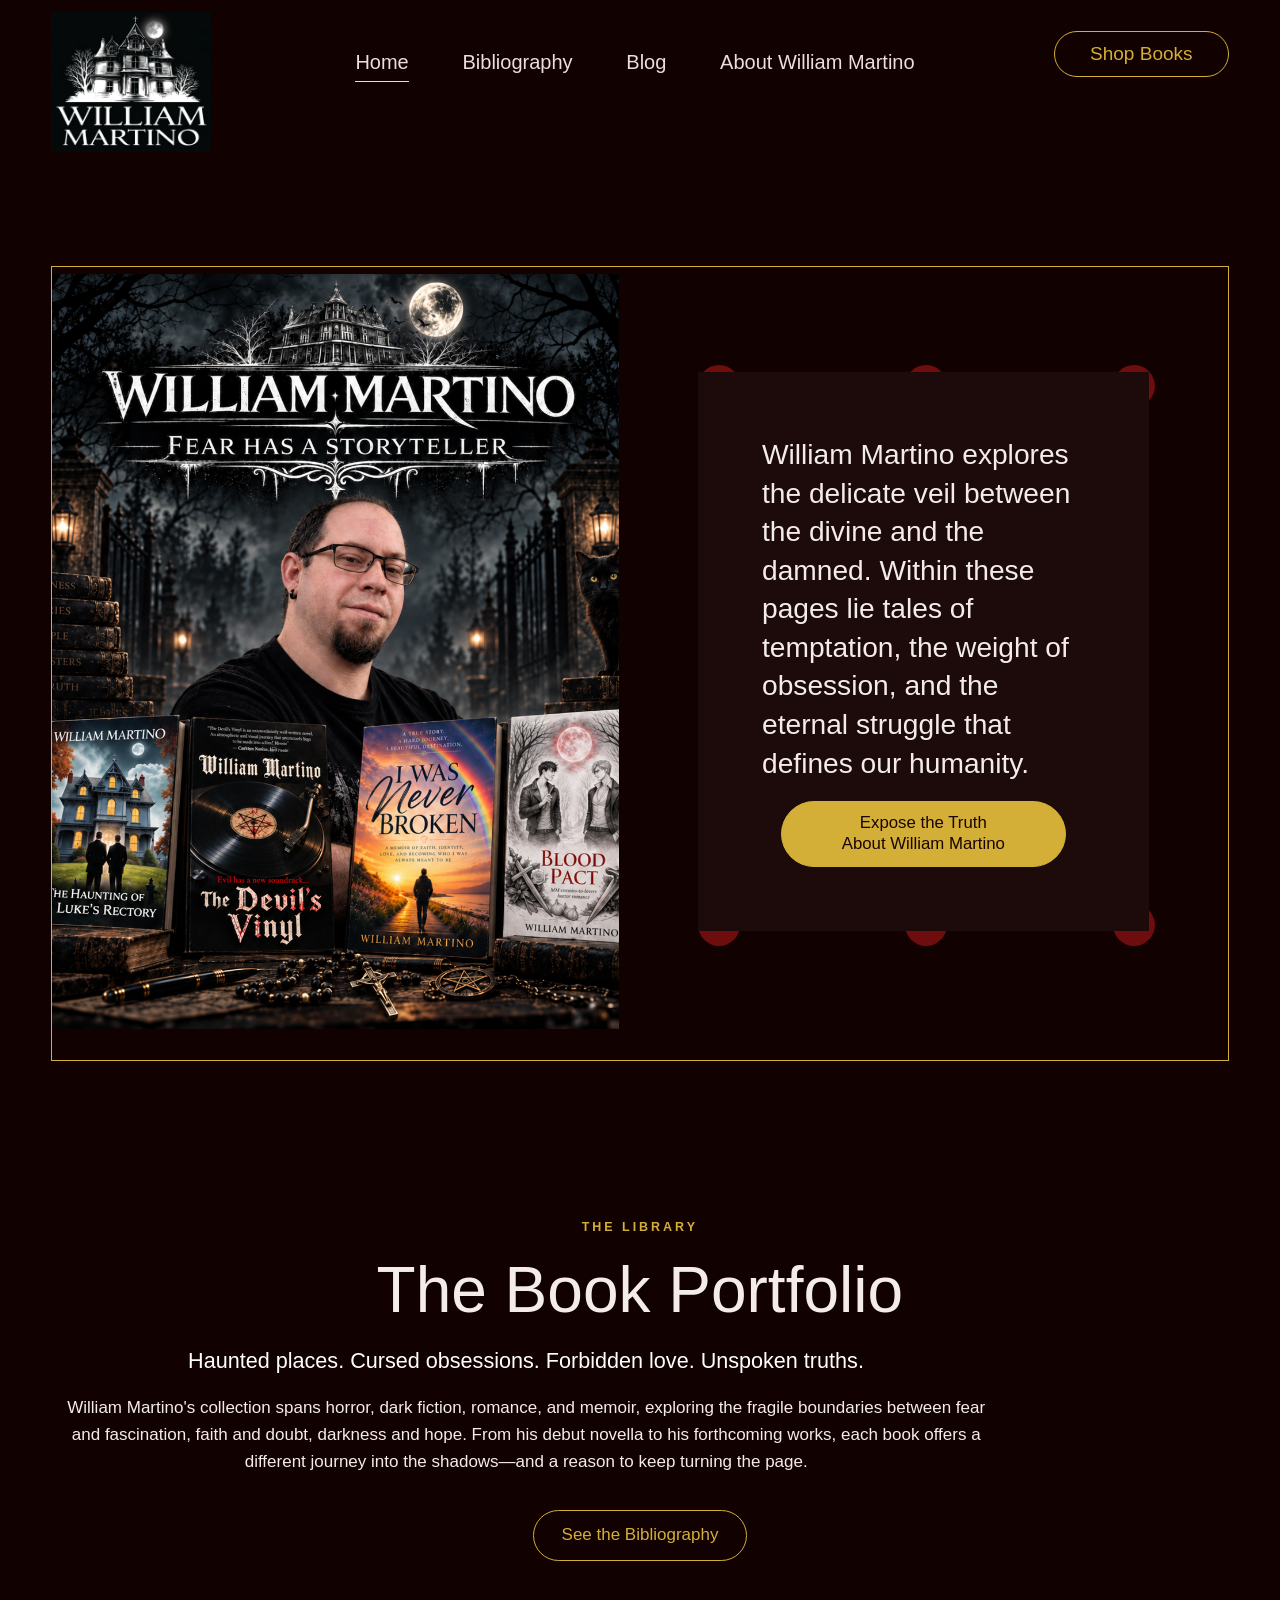
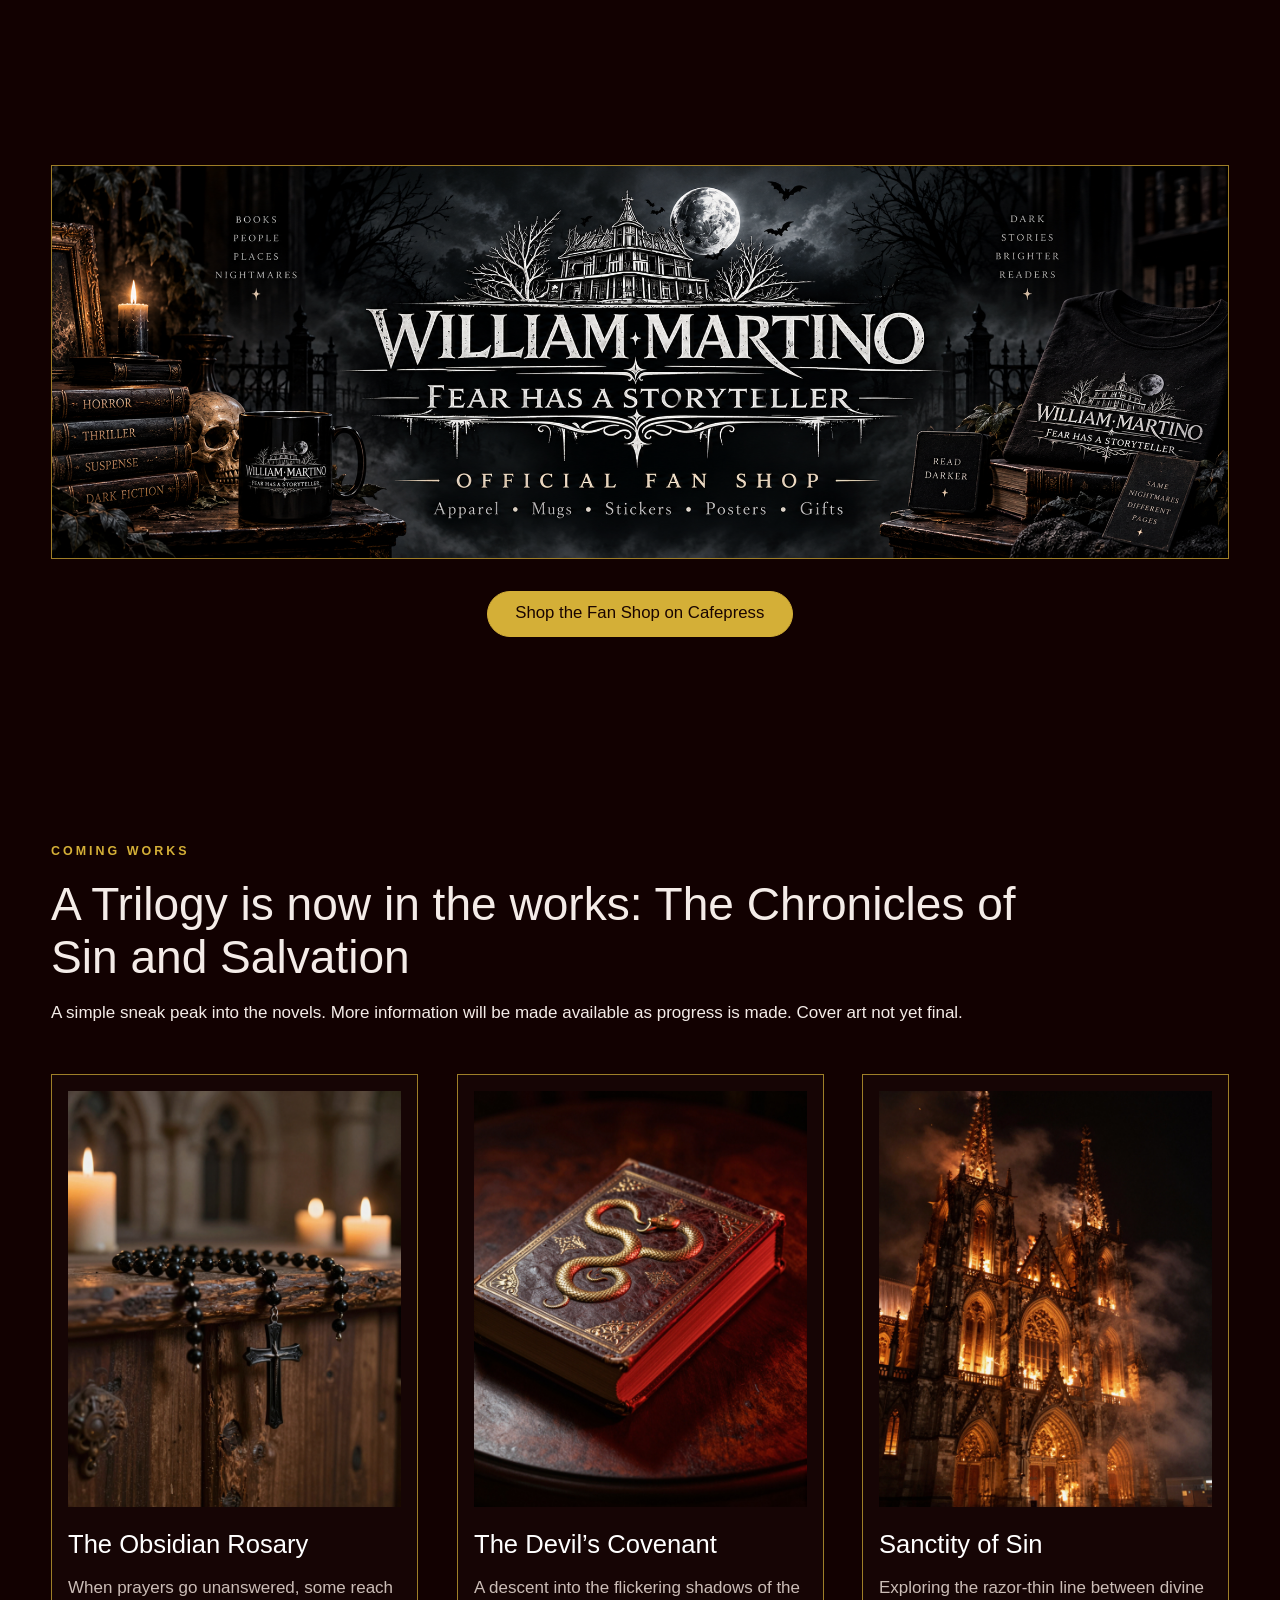
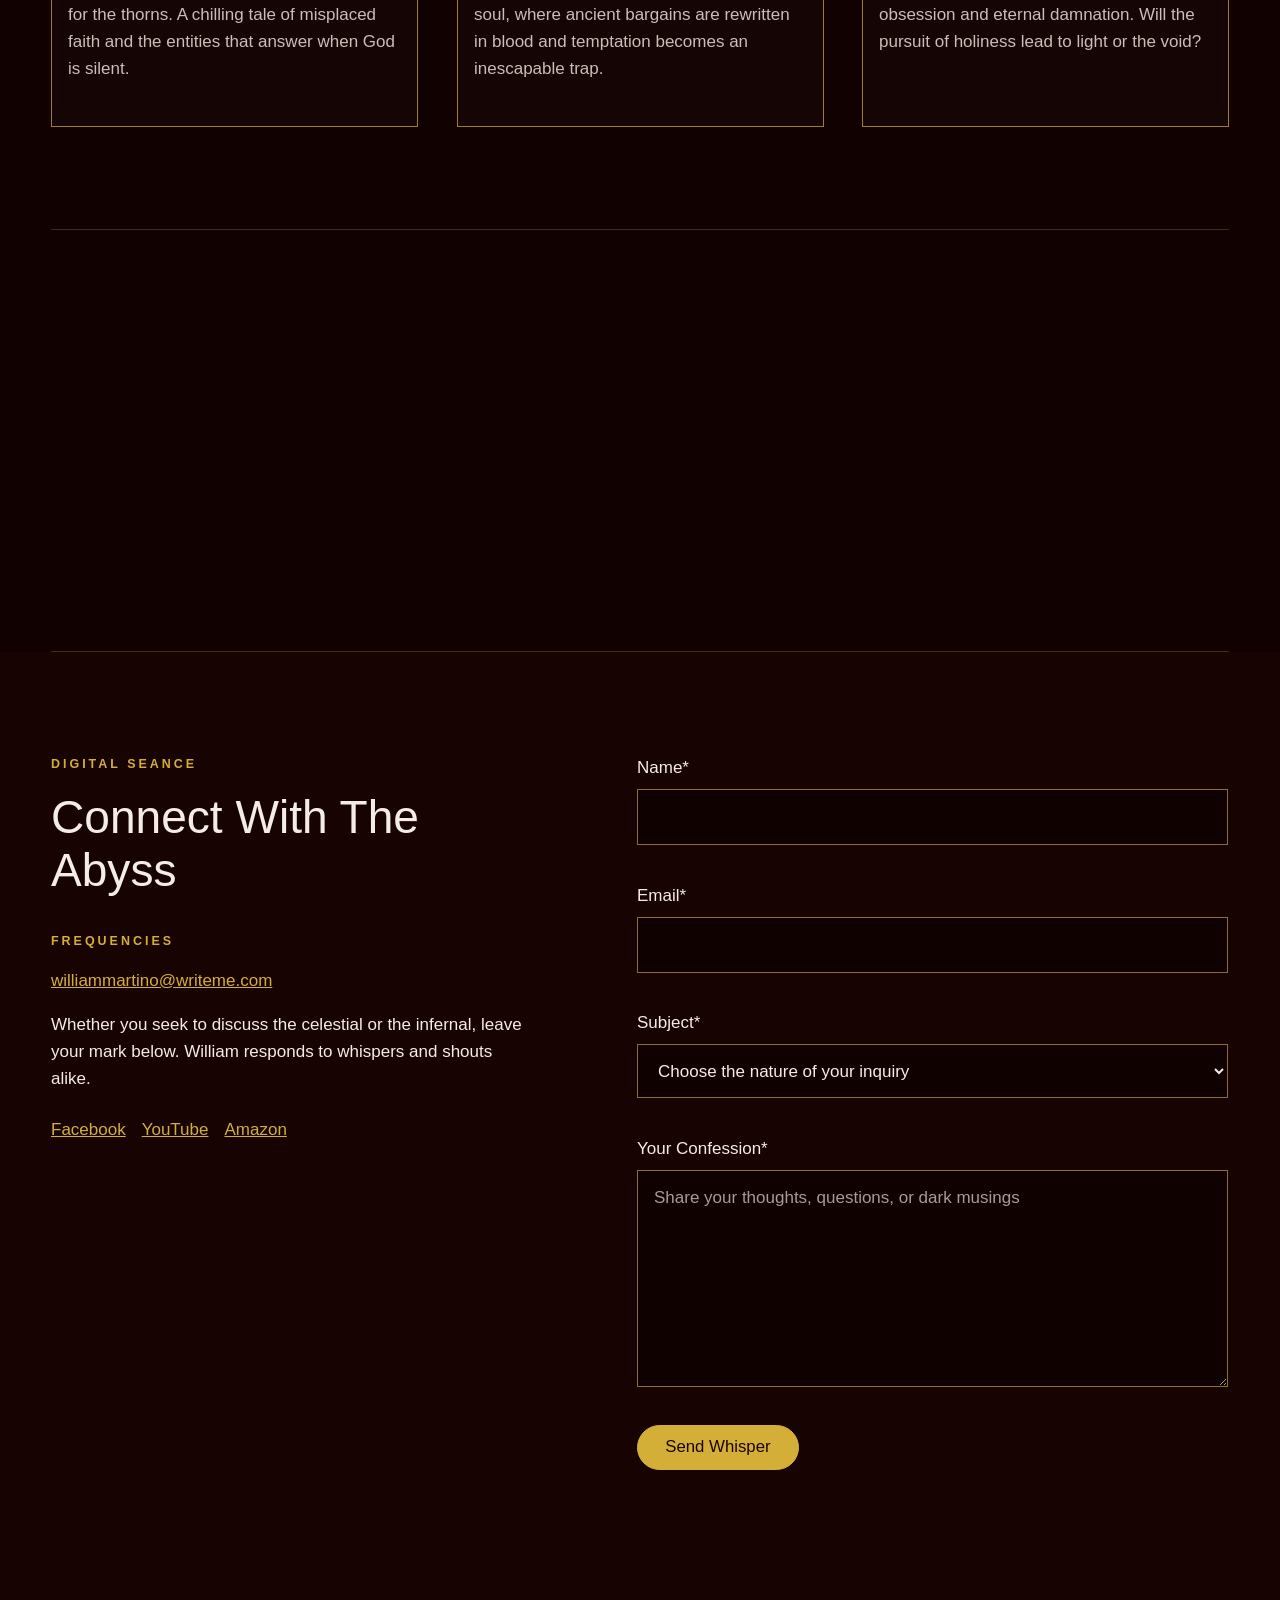
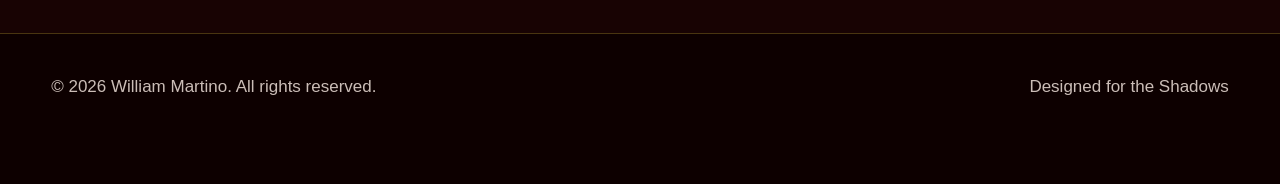
==== commit 03b39472: "Add files via upload backup fix" ====
--- a/index.html
+++ b/index.html
@@ -32,7 +32,7 @@
       </ul>
     </div>
   </li>
-  <li class="wsite-menu-item-wrap"><a class="wsite-menu-item" href="about-william-martino.html">About William Martino</a></li>
+  <li class="wsite-menu-item-wrap"><a class="wsite-menu-item" href="about.html">About William Martino</a></li>
 </ul></nav>
 
       <a class="wm-shop-button" href="https://www.amazon.com/stores/William-Martino/author/B0GW3162DM?ref=sr_ntt_srch_lnk_2&qid=1788840681&sr=8-2&shoppingPortalEnabled=true&ccs_id=05f1d7eb-0b42-4247-9d75-697154f0a7e5" target="_blank" rel="noopener">Shop Books</a>
@@ -50,7 +50,7 @@
           <span class="wm-dot d4"></span><span class="wm-dot d5"></span><span class="wm-dot d6"></span>
           <div class="wm-hero-copy">
             <p>William Martino explores the delicate veil between the divine and the damned. Within these pages lie tales of temptation, the weight of obsession, and the eternal struggle that defines our humanity.</p>
-            <a class="wm-gold-button" href="about-william-martino.html">Expose the Truth<br>About William Martino</a>
+            <a class="wm-gold-button" href="about.html">Expose the Truth<br>About William Martino</a>
           </div>
         </div>
       </div>
